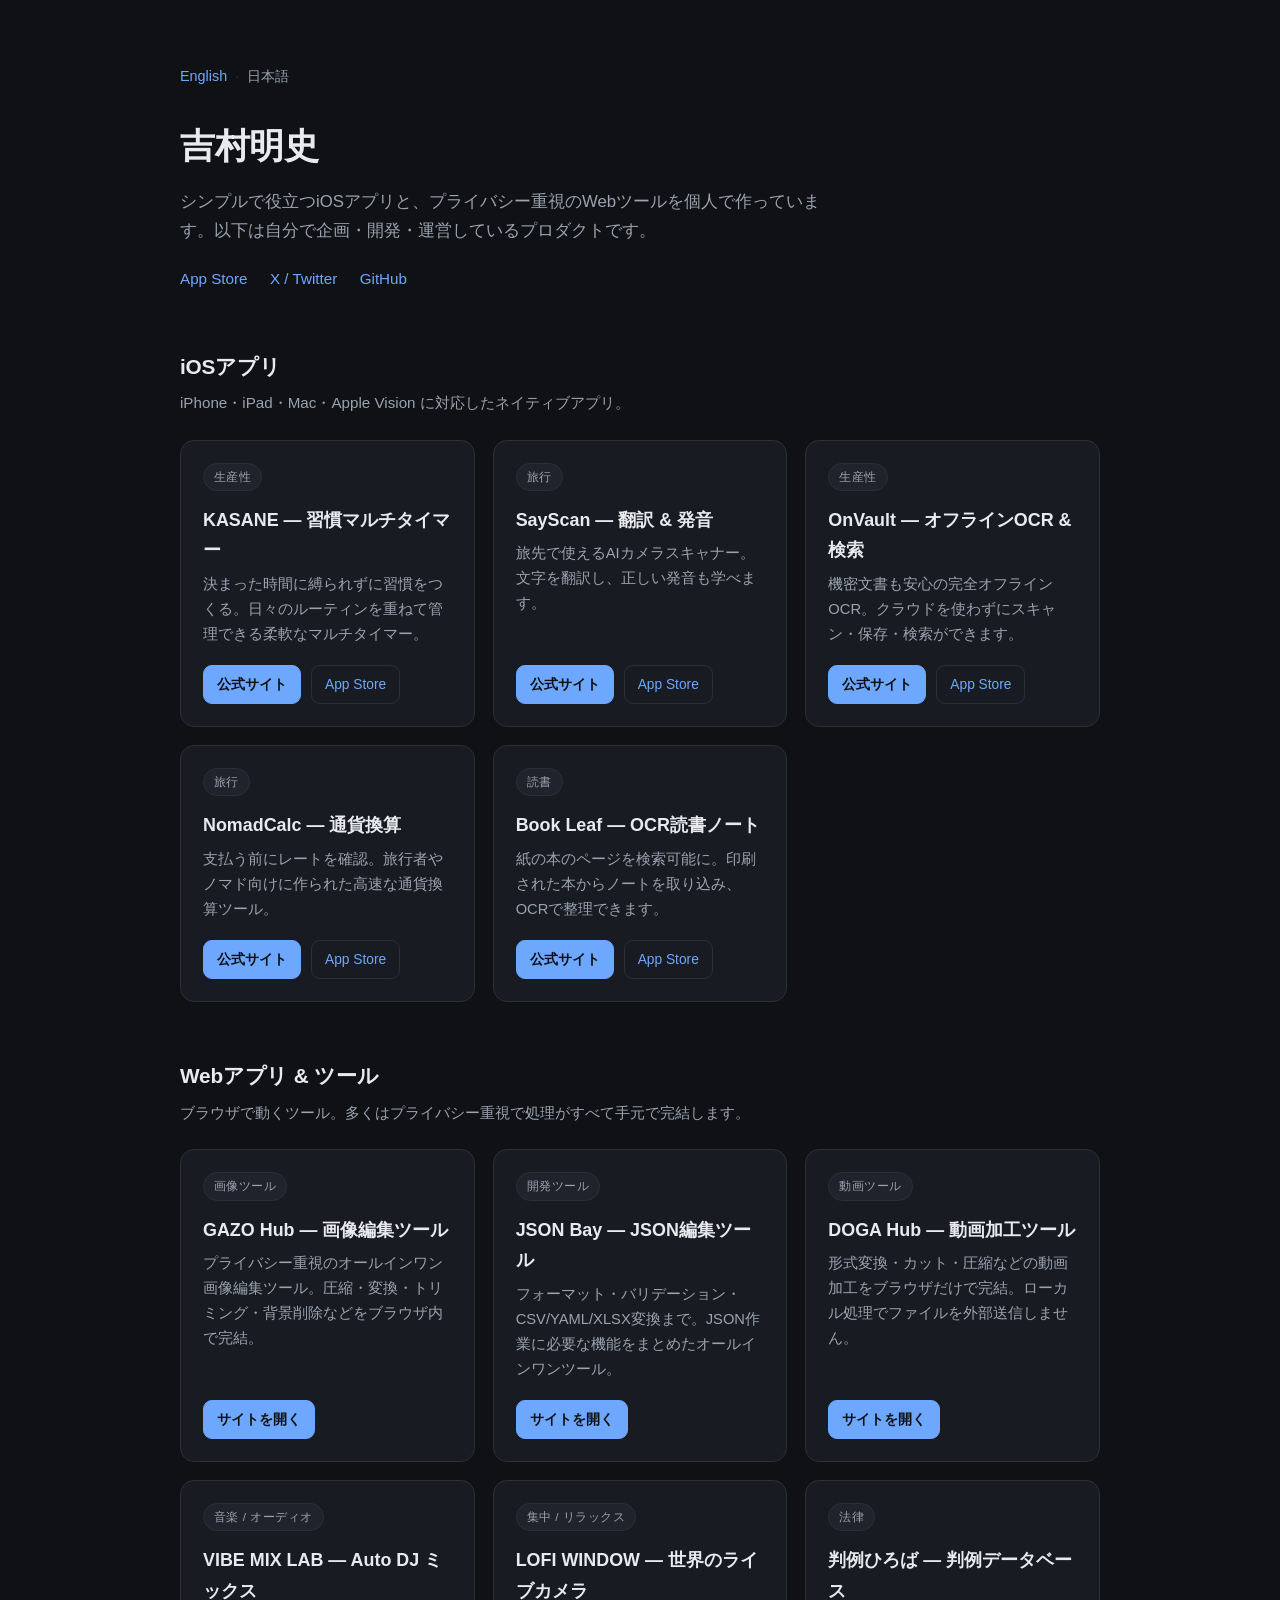
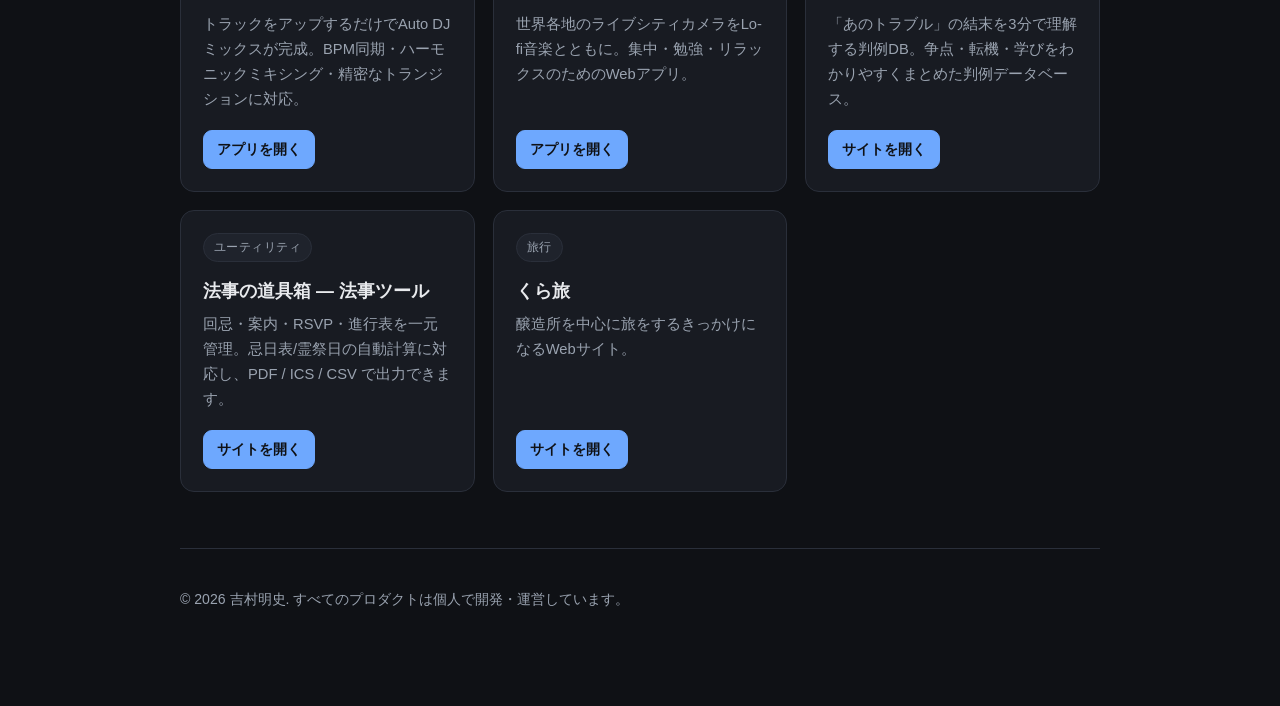
==== ja/index.html @ 879645fe "多言語対応" ====
<!DOCTYPE html>
<html lang="ja">
<head>
  <meta charset="UTF-8">
  <meta name="viewport" content="width=device-width, initial-scale=1.0">
  <title>吉村明史 — iOSアプリ & Webツール</title>
  <meta name="description" content="個人開発者・吉村明史のポートフォリオ。iOSアプリ（KASANE / SayScan / OnVault / NomadCalc / Book Leaf）と、プライバシー重視のWebツール（GAZO Hub / JSON Bay / DOGA Hub / VIBE MIX LAB / LOFI WINDOW / 判例ひろば / 法事の道具箱 / くら旅）。">
  <link rel="canonical" href="https://a-kifumi.github.io/ja/">
  <link rel="alternate" hreflang="en" href="https://a-kifumi.github.io/">
  <link rel="alternate" hreflang="ja" href="https://a-kifumi.github.io/ja/">
  <link rel="alternate" hreflang="x-default" href="https://a-kifumi.github.io/">
  <meta name="author" content="吉村明史">
  <meta name="robots" content="index, follow">
  <meta property="og:type" content="website">
  <meta property="og:title" content="吉村明史 — iOSアプリ & Webツール">
  <meta property="og:description" content="個人開発者・吉村明史が作るiOSアプリとプライバシー重視のWebツール。">
  <meta property="og:url" content="https://a-kifumi.github.io/ja/">
  <meta property="og:locale" content="ja_JP">
  <meta name="twitter:card" content="summary_large_image">
  <meta name="twitter:site" content="@akifumiweb">
  <style>
    :root {
      --bg: #0f1115;
      --surface: #181b22;
      --surface-2: #1f232c;
      --text: #e8eaed;
      --muted: #9aa3b0;
      --accent: #6ea8fe;
      --border: #2a2f3a;
    }
    * { box-sizing: border-box; }
    body {
      font-family: -apple-system, BlinkMacSystemFont, "Segoe UI", "Hiragino Sans", "Hiragino Kaku Gothic ProN", "Noto Sans JP", Meiryo, sans-serif;
      margin: 0;
      background: var(--bg);
      color: var(--text);
      line-height: 1.7;
      -webkit-font-smoothing: antialiased;
    }
    .wrap { max-width: 960px; margin: 0 auto; padding: 64px 20px 80px; }
    header.hero { margin-bottom: 56px; }
    .hero h1 { font-size: 2.2rem; margin: 0 0 12px; letter-spacing: -0.01em; }
    .hero p.lead { font-size: 1.05rem; color: var(--muted); margin: 0 0 20px; max-width: 660px; }
    .socials a {
      color: var(--accent); text-decoration: none; font-size: 0.95rem; margin-right: 18px;
    }
    .socials a:hover { text-decoration: underline; }
    .langbar { margin-bottom: 28px; font-size: 0.9rem; }
    .langbar a { color: var(--accent); text-decoration: none; }
    .langbar a:hover { text-decoration: underline; }
    .langbar .current { color: var(--muted); }
    .langbar .sep { color: var(--border); margin: 0 8px; }
    section { margin-bottom: 56px; }
    section > h2 {
      font-size: 1.3rem; margin: 0 0 6px; letter-spacing: -0.01em;
    }
    section > p.section-sub { color: var(--muted); margin: 0 0 24px; font-size: 0.95rem; }
    .grid {
      display: grid;
      grid-template-columns: repeat(auto-fill, minmax(280px, 1fr));
      gap: 18px;
    }
    .card {
      background: var(--surface);
      border: 1px solid var(--border);
      border-radius: 14px;
      padding: 22px;
      display: flex;
      flex-direction: column;
      transition: transform 0.15s ease, border-color 0.15s ease, background 0.15s ease;
    }
    .card:hover { transform: translateY(-3px); border-color: var(--accent); background: var(--surface-2); }
    .card .tag {
      display: inline-block; font-size: 0.74rem; letter-spacing: 0.04em;
      color: var(--muted); background: var(--surface-2); border: 1px solid var(--border);
      padding: 3px 10px; border-radius: 999px; align-self: flex-start; margin-bottom: 14px;
    }
    .card h3 { margin: 0 0 6px; font-size: 1.12rem; }
    .card h3 a { color: var(--text); text-decoration: none; }
    .card h3 a:hover { color: var(--accent); }
    .card p.desc { color: var(--muted); margin: 0 0 18px; font-size: 0.92rem; flex-grow: 1; }
    .card .links { display: flex; flex-wrap: wrap; gap: 10px; }
    .card .links a {
      font-size: 0.86rem; text-decoration: none; color: var(--accent);
      border: 1px solid var(--border); padding: 7px 13px; border-radius: 9px;
      transition: background 0.15s ease, border-color 0.15s ease;
    }
    .card .links a:hover { background: var(--surface-2); border-color: var(--accent); }
    .card .links a.primary { background: var(--accent); color: #0f1115; border-color: var(--accent); font-weight: 600; }
    .card .links a.primary:hover { opacity: 0.9; }
    footer {
      margin-top: 40px; padding-top: 24px; border-top: 1px solid var(--border);
      color: var(--muted); font-size: 0.88rem;
    }
    @media (max-width: 600px) {
      .wrap { padding: 40px 16px 56px; }
      .hero h1 { font-size: 1.8rem; }
    }
  </style>
  <script type="application/ld+json">
  {
    "@context": "https://schema.org",
    "@type": "Person",
    "name": "吉村明史",
    "alternateName": "Akifumi Yoshimura",
    "url": "https://a-kifumi.github.io/ja/",
    "jobTitle": "個人開発者（アプリ・Web）",
    "sameAs": [
      "https://apps.apple.com/us/developer/akifumi-yoshimura/id1819749795",
      "https://x.com/akifumiweb",
      "https://github.com/a-kifumi",
      "https://kasane-lp.akifumi.workers.dev/",
      "https://sayscan.mjo.app/",
      "https://onvault.mjo.app/",
      "https://nomad-calc.mjo.app/",
      "https://bookleaf.mjo.app/",
      "https://mjo.app/",
      "https://jso.app/",
      "https://doga.jso.app/",
      "https://vibe-mix.jso.app/",
      "https://lofi-window.jso.app/",
      "https://hanrei-hiroba.com/",
      "https://houji-tool.mjo.app/",
      "https://osake.work/"
    ]
  }
  </script>
</head>
<body>
  <div class="wrap">
    <nav class="langbar" aria-label="Language">
      <a href="/" hreflang="en">English</a><span class="sep">·</span><span class="current">日本語</span>
    </nav>
    <header class="hero">
      <h1>吉村明史</h1>
      <p class="lead">シンプルで役立つiOSアプリと、プライバシー重視のWebツールを個人で作っています。以下は自分で企画・開発・運営しているプロダクトです。</p>
      <nav class="socials">
        <a href="https://apps.apple.com/us/developer/akifumi-yoshimura/id1819749795" target="_blank" rel="noopener">App Store</a>
        <a href="https://x.com/akifumiweb" target="_blank" rel="noopener">X / Twitter</a>
        <a href="https://github.com/a-kifumi" target="_blank" rel="noopener">GitHub</a>
      </nav>
    </header>

    <section aria-labelledby="ios-apps">
      <h2 id="ios-apps">iOSアプリ</h2>
      <p class="section-sub">iPhone・iPad・Mac・Apple Vision に対応したネイティブアプリ。</p>
      <div class="grid">

        <article class="card">
          <span class="tag">生産性</span>
          <h3><a href="https://kasane-lp.akifumi.workers.dev/" target="_blank" rel="noopener">KASANE — 習慣マルチタイマー</a></h3>
          <p class="desc">決まった時間に縛られずに習慣をつくる。日々のルーティンを重ねて管理できる柔軟なマルチタイマー。</p>
          <div class="links">
            <a class="primary" href="https://kasane-lp.akifumi.workers.dev/" target="_blank" rel="noopener">公式サイト</a>
            <a href="https://apps.apple.com/us/app/kasane-habit-multi-timer/id6772861577" target="_blank" rel="noopener">App Store</a>
          </div>
        </article>

        <article class="card">
          <span class="tag">旅行</span>
          <h3><a href="https://sayscan.mjo.app/" target="_blank" rel="noopener">SayScan — 翻訳 & 発音</a></h3>
          <p class="desc">旅先で使えるAIカメラスキャナー。文字を翻訳し、正しい発音も学べます。</p>
          <div class="links">
            <a class="primary" href="https://sayscan.mjo.app/" target="_blank" rel="noopener">公式サイト</a>
            <a href="https://apps.apple.com/us/app/sayscan-translate-pronounce/id6747715474" target="_blank" rel="noopener">App Store</a>
          </div>
        </article>

        <article class="card">
          <span class="tag">生産性</span>
          <h3><a href="https://onvault.mjo.app/" target="_blank" rel="noopener">OnVault — オフラインOCR & 検索</a></h3>
          <p class="desc">機密文書も安心の完全オフラインOCR。クラウドを使わずにスキャン・保存・検索ができます。</p>
          <div class="links">
            <a class="primary" href="https://onvault.mjo.app/" target="_blank" rel="noopener">公式サイト</a>
            <a href="https://apps.apple.com/us/app/onvault-offline-ocr-search/id6759666838" target="_blank" rel="noopener">App Store</a>
          </div>
        </article>

        <article class="card">
          <span class="tag">旅行</span>
          <h3><a href="https://nomad-calc.mjo.app/" target="_blank" rel="noopener">NomadCalc — 通貨換算</a></h3>
          <p class="desc">支払う前にレートを確認。旅行者やノマド向けに作られた高速な通貨換算ツール。</p>
          <div class="links">
            <a class="primary" href="https://nomad-calc.mjo.app/" target="_blank" rel="noopener">公式サイト</a>
            <a href="https://apps.apple.com/us/app/nomadcalc-currency-converter/id6758569780" target="_blank" rel="noopener">App Store</a>
          </div>
        </article>

        <article class="card">
          <span class="tag">読書</span>
          <h3><a href="https://bookleaf.mjo.app/" target="_blank" rel="noopener">Book Leaf — OCR読書ノート</a></h3>
          <p class="desc">紙の本のページを検索可能に。印刷された本からノートを取り込み、OCRで整理できます。</p>
          <div class="links">
            <a class="primary" href="https://bookleaf.mjo.app/" target="_blank" rel="noopener">公式サイト</a>
            <a href="https://apps.apple.com/us/app/book-leaf-ocr-book-notes/id6747080786" target="_blank" rel="noopener">App Store</a>
          </div>
        </article>

      </div>
    </section>

    <section aria-labelledby="web-tools">
      <h2 id="web-tools">Webアプリ & ツール</h2>
      <p class="section-sub">ブラウザで動くツール。多くはプライバシー重視で処理がすべて手元で完結します。</p>
      <div class="grid">

        <article class="card">
          <span class="tag">画像ツール</span>
          <h3><a href="https://mjo.app/" target="_blank" rel="noopener">GAZO Hub — 画像編集ツール</a></h3>
          <p class="desc">プライバシー重視のオールインワン画像編集ツール。圧縮・変換・トリミング・背景削除などをブラウザ内で完結。</p>
          <div class="links">
            <a class="primary" href="https://mjo.app/" target="_blank" rel="noopener">サイトを開く</a>
          </div>
        </article>

        <article class="card">
          <span class="tag">開発ツール</span>
          <h3><a href="https://jso.app/ja" target="_blank" rel="noopener">JSON Bay — JSON編集ツール</a></h3>
          <p class="desc">フォーマット・バリデーション・CSV/YAML/XLSX変換まで。JSON作業に必要な機能をまとめたオールインワンツール。</p>
          <div class="links">
            <a class="primary" href="https://jso.app/ja" target="_blank" rel="noopener">サイトを開く</a>
          </div>
        </article>

        <article class="card">
          <span class="tag">動画ツール</span>
          <h3><a href="https://doga.jso.app/" target="_blank" rel="noopener">DOGA Hub — 動画加工ツール</a></h3>
          <p class="desc">形式変換・カット・圧縮などの動画加工をブラウザだけで完結。ローカル処理でファイルを外部送信しません。</p>
          <div class="links">
            <a class="primary" href="https://doga.jso.app/" target="_blank" rel="noopener">サイトを開く</a>
          </div>
        </article>

        <article class="card">
          <span class="tag">音楽 / オーディオ</span>
          <h3><a href="https://vibe-mix.jso.app/" target="_blank" rel="noopener">VIBE MIX LAB — Auto DJ ミックス</a></h3>
          <p class="desc">トラックをアップするだけでAuto DJミックスが完成。BPM同期・ハーモニックミキシング・精密なトランジションに対応。</p>
          <div class="links">
            <a class="primary" href="https://vibe-mix.jso.app/" target="_blank" rel="noopener">アプリを開く</a>
          </div>
        </article>

        <article class="card">
          <span class="tag">集中 / リラックス</span>
          <h3><a href="https://lofi-window.jso.app/" target="_blank" rel="noopener">LOFI WINDOW — 世界のライブカメラ</a></h3>
          <p class="desc">世界各地のライブシティカメラをLo-fi音楽とともに。集中・勉強・リラックスのためのWebアプリ。</p>
          <div class="links">
            <a class="primary" href="https://lofi-window.jso.app/" target="_blank" rel="noopener">アプリを開く</a>
          </div>
        </article>

        <article class="card">
          <span class="tag">法律</span>
          <h3><a href="https://hanrei-hiroba.com/" target="_blank" rel="noopener">判例ひろば — 判例データベース</a></h3>
          <p class="desc">「あのトラブル」の結末を3分で理解する判例DB。争点・転機・学びをわかりやすくまとめた判例データベース。</p>
          <div class="links">
            <a class="primary" href="https://hanrei-hiroba.com/" target="_blank" rel="noopener">サイトを開く</a>
          </div>
        </article>

        <article class="card">
          <span class="tag">ユーティリティ</span>
          <h3><a href="https://houji-tool.mjo.app/" target="_blank" rel="noopener">法事の道具箱 — 法事ツール</a></h3>
          <p class="desc">回忌・案内・RSVP・進行表を一元管理。忌日表/霊祭日の自動計算に対応し、PDF / ICS / CSV で出力できます。</p>
          <div class="links">
            <a class="primary" href="https://houji-tool.mjo.app/" target="_blank" rel="noopener">サイトを開く</a>
          </div>
        </article>

        <article class="card">
          <span class="tag">旅行</span>
          <h3><a href="https://osake.work/" target="_blank" rel="noopener">くら旅</a></h3>
          <p class="desc">醸造所を中心に旅をするきっかけになるWebサイト。</p>
          <div class="links">
            <a class="primary" href="https://osake.work/" target="_blank" rel="noopener">サイトを開く</a>
          </div>
        </article>

      </div>
    </section>

    <footer>
      <p>&copy; 2026 吉村明史. すべてのプロダクトは個人で開発・運営しています。</p>
    </footer>
  </div>
</body>
</html>
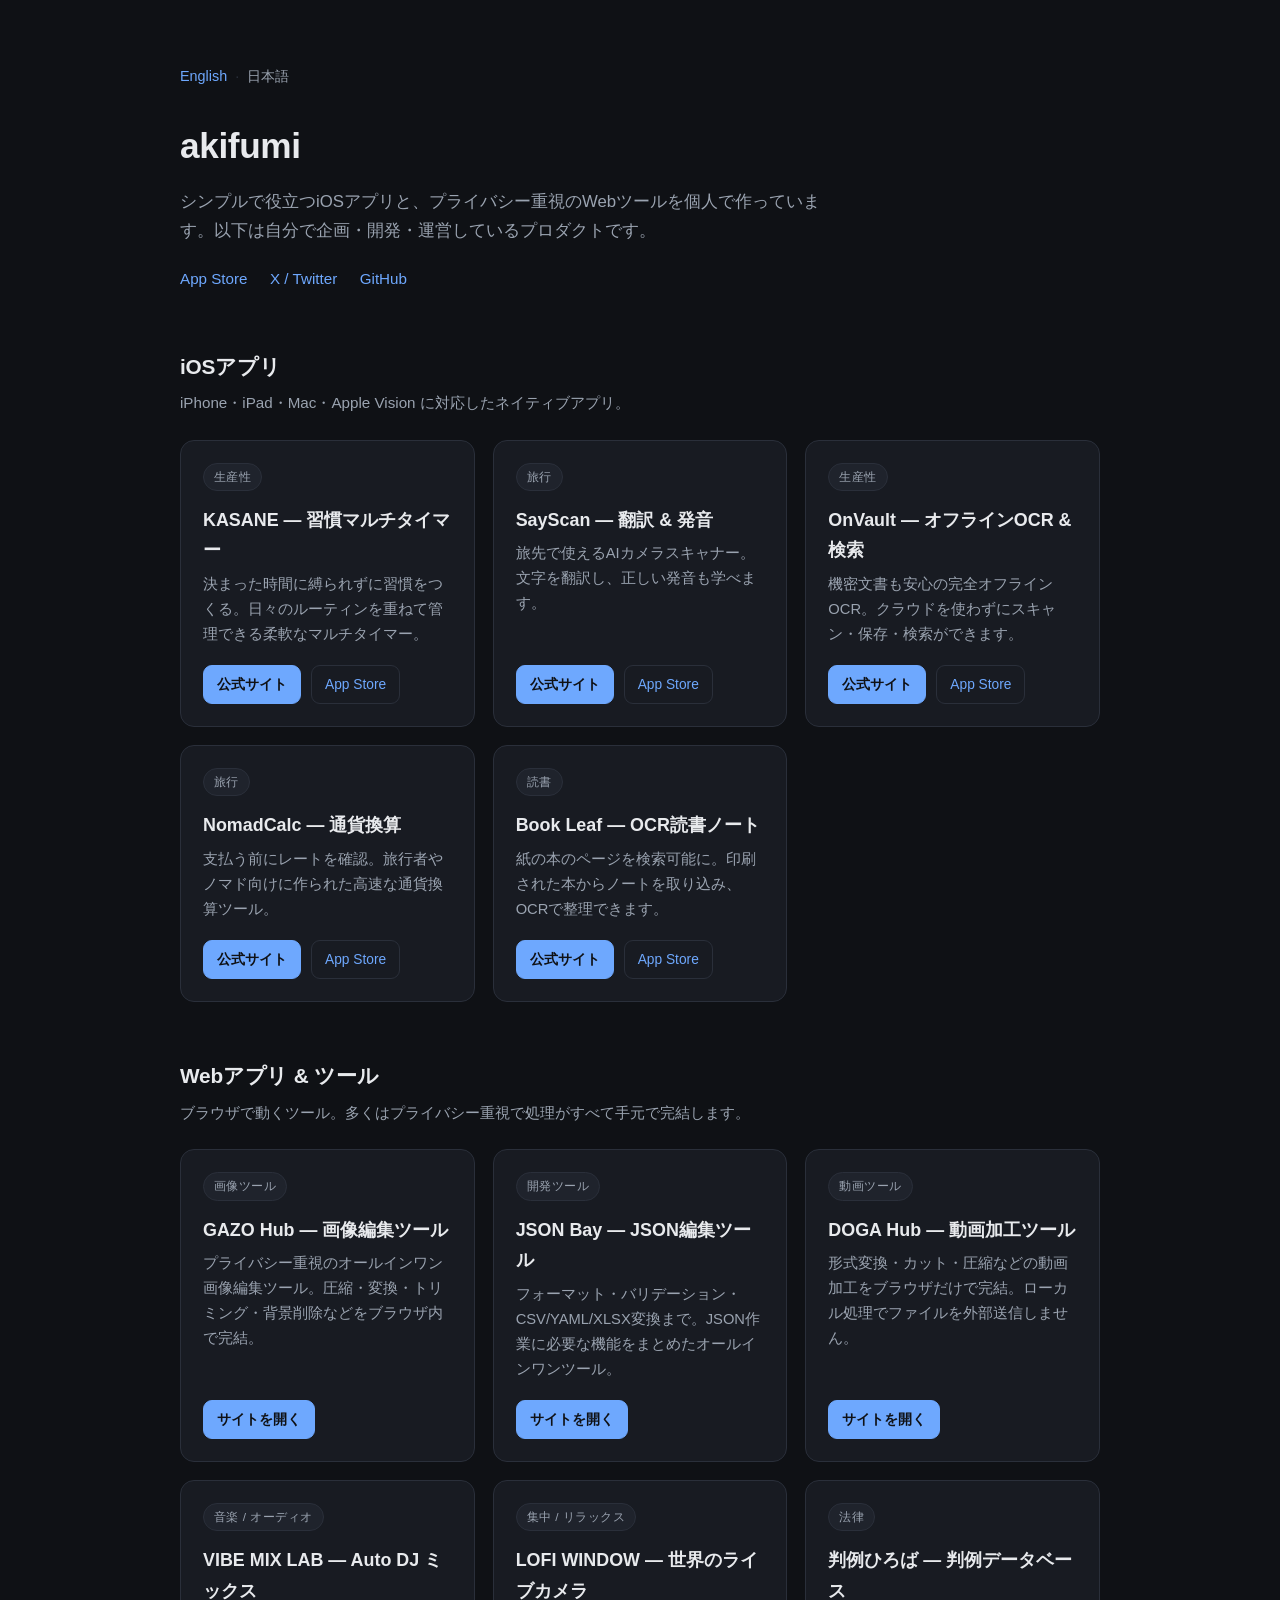
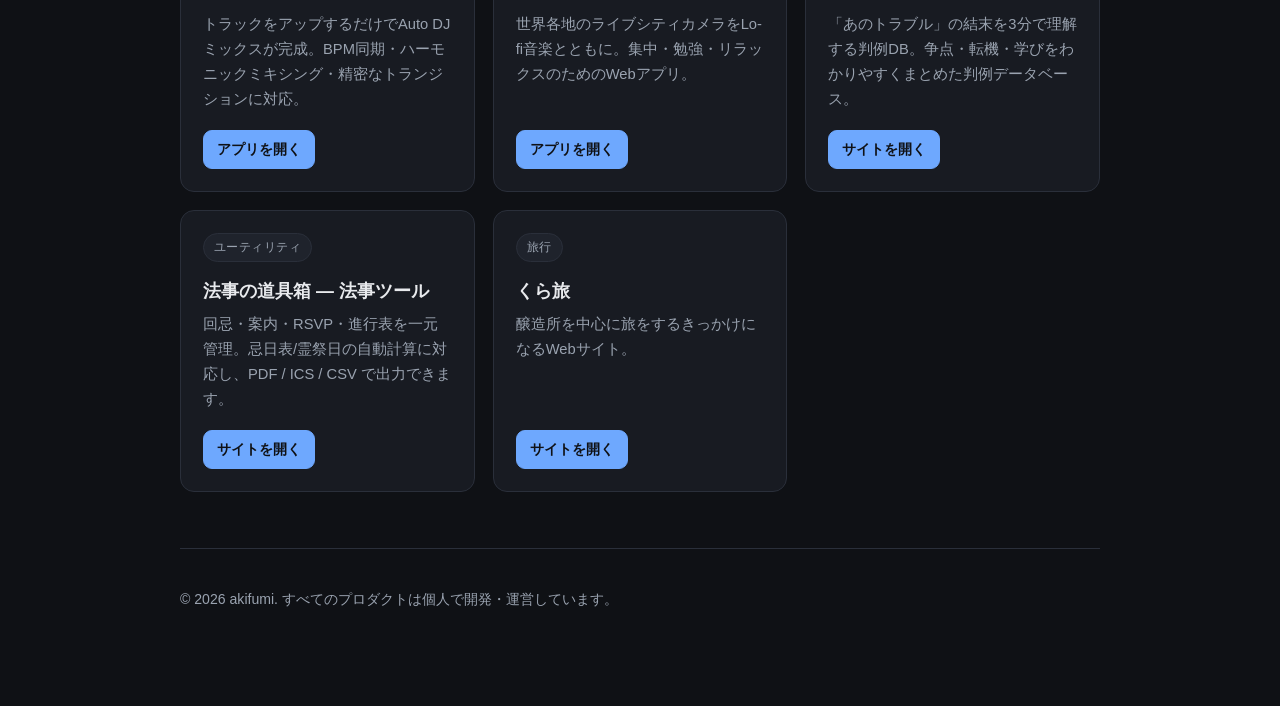
==== commit 30397ef1: "名前表記をakifumiに統一" ====
--- a/ja/index.html
+++ b/ja/index.html
@@ -3,17 +3,17 @@
 <head>
   <meta charset="UTF-8">
   <meta name="viewport" content="width=device-width, initial-scale=1.0">
-  <title>吉村明史 — iOSアプリ & Webツール</title>
-  <meta name="description" content="個人開発者・吉村明史のポートフォリオ。iOSアプリ（KASANE / SayScan / OnVault / NomadCalc / Book Leaf）と、プライバシー重視のWebツール（GAZO Hub / JSON Bay / DOGA Hub / VIBE MIX LAB / LOFI WINDOW / 判例ひろば / 法事の道具箱 / くら旅）。">
+  <title>akifumi — iOSアプリ & Webツール</title>
+  <meta name="description" content="個人開発者・akifumiのポートフォリオ。iOSアプリ（KASANE / SayScan / OnVault / NomadCalc / Book Leaf）と、プライバシー重視のWebツール（GAZO Hub / JSON Bay / DOGA Hub / VIBE MIX LAB / LOFI WINDOW / 判例ひろば / 法事の道具箱 / くら旅）。">
   <link rel="canonical" href="https://a-kifumi.github.io/ja/">
   <link rel="alternate" hreflang="en" href="https://a-kifumi.github.io/">
   <link rel="alternate" hreflang="ja" href="https://a-kifumi.github.io/ja/">
   <link rel="alternate" hreflang="x-default" href="https://a-kifumi.github.io/">
-  <meta name="author" content="吉村明史">
+  <meta name="author" content="akifumi">
   <meta name="robots" content="index, follow">
   <meta property="og:type" content="website">
-  <meta property="og:title" content="吉村明史 — iOSアプリ & Webツール">
-  <meta property="og:description" content="個人開発者・吉村明史が作るiOSアプリとプライバシー重視のWebツール。">
+  <meta property="og:title" content="akifumi — iOSアプリ & Webツール">
+  <meta property="og:description" content="個人開発者・akifumiが作るiOSアプリとプライバシー重視のWebツール。">
   <meta property="og:url" content="https://a-kifumi.github.io/ja/">
   <meta property="og:locale" content="ja_JP">
   <meta name="twitter:card" content="summary_large_image">
@@ -101,7 +101,7 @@
   {
     "@context": "https://schema.org",
     "@type": "Person",
-    "name": "吉村明史",
+    "name": "akifumi",
     "alternateName": "Akifumi Yoshimura",
     "url": "https://a-kifumi.github.io/ja/",
     "jobTitle": "個人開発者（アプリ・Web）",
@@ -132,7 +132,7 @@
       <a href="/" hreflang="en">English</a><span class="sep">·</span><span class="current">日本語</span>
     </nav>
     <header class="hero">
-      <h1>吉村明史</h1>
+      <h1>akifumi</h1>
       <p class="lead">シンプルで役立つiOSアプリと、プライバシー重視のWebツールを個人で作っています。以下は自分で企画・開発・運営しているプロダクトです。</p>
       <nav class="socials">
         <a href="https://apps.apple.com/us/developer/akifumi-yoshimura/id1819749795" target="_blank" rel="noopener">App Store</a>
@@ -280,7 +280,7 @@
     </section>
 
     <footer>
-      <p>&copy; 2026 吉村明史. すべてのプロダクトは個人で開発・運営しています。</p>
+      <p>&copy; 2026 akifumi. すべてのプロダクトは個人で開発・運営しています。</p>
     </footer>
   </div>
 </body>
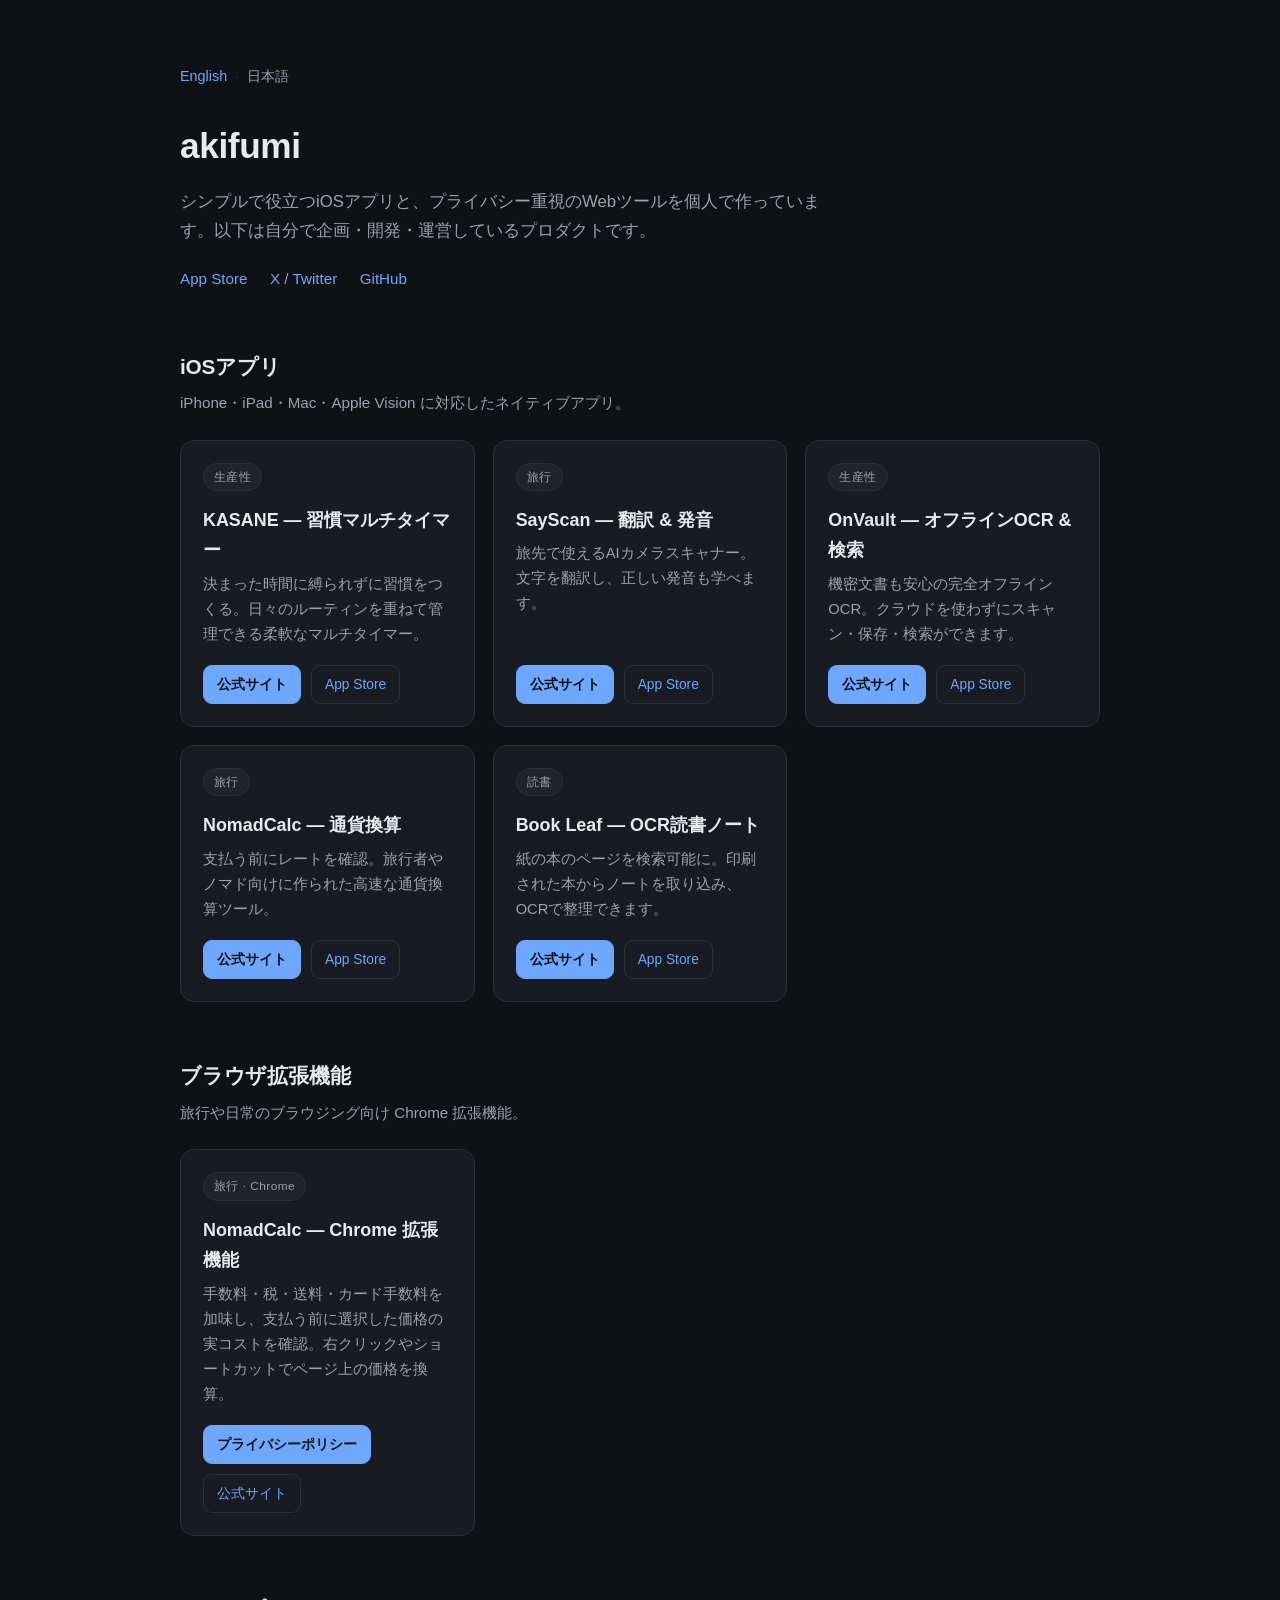
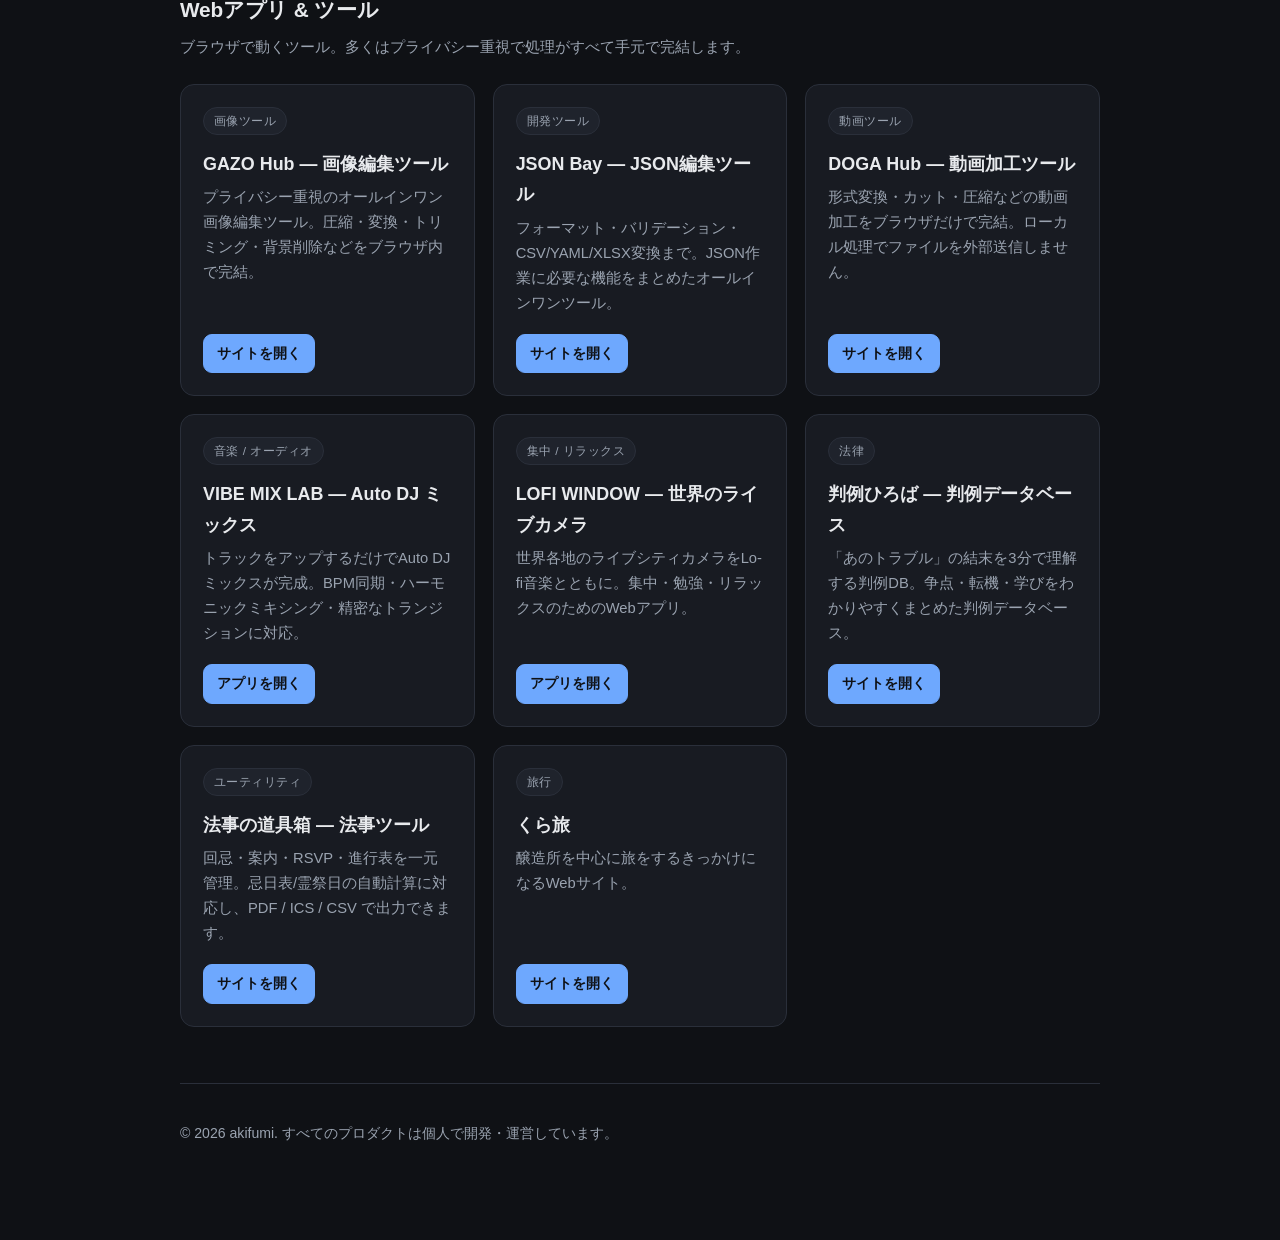
==== commit a98c8954: "nomac calc拡張機能を追加" ====
--- a/ja/index.html
+++ b/ja/index.html
@@ -4,7 +4,7 @@
   <meta charset="UTF-8">
   <meta name="viewport" content="width=device-width, initial-scale=1.0">
   <title>akifumi — iOSアプリ & Webツール</title>
-  <meta name="description" content="個人開発者・akifumiのポートフォリオ。iOSアプリ（KASANE / SayScan / OnVault / NomadCalc / Book Leaf）と、プライバシー重視のWebツール（GAZO Hub / JSON Bay / DOGA Hub / VIBE MIX LAB / LOFI WINDOW / 判例ひろば / 法事の道具箱 / くら旅）。">
+  <meta name="description" content="個人開発者・akifumiのポートフォリオ。iOSアプリ（KASANE / SayScan / OnVault / NomadCalc / Book Leaf）、NomadCalc Chrome 拡張機能、プライバシー重視のWebツール（GAZO Hub / JSON Bay / DOGA Hub / VIBE MIX LAB / LOFI WINDOW / 判例ひろば / 法事の道具箱 / くら旅）。">
   <link rel="canonical" href="https://a-kifumi.github.io/ja/">
   <link rel="alternate" hreflang="en" href="https://a-kifumi.github.io/">
   <link rel="alternate" hreflang="ja" href="https://a-kifumi.github.io/ja/">
@@ -113,6 +113,7 @@
       "https://sayscan.mjo.app/",
       "https://onvault.mjo.app/",
       "https://nomad-calc.mjo.app/",
+      "https://a-kifumi.github.io/ja/nomadcalc-chrome/privacy/",
       "https://bookleaf.mjo.app/",
       "https://mjo.app/",
       "https://jso.app/",
@@ -199,6 +200,24 @@
       </div>
     </section>
 
+    <section aria-labelledby="browser-extensions">
+      <h2 id="browser-extensions">ブラウザ拡張機能</h2>
+      <p class="section-sub">旅行や日常のブラウジング向け Chrome 拡張機能。</p>
+      <div class="grid">
+
+        <article class="card">
+          <span class="tag">旅行 · Chrome</span>
+          <h3><a href="https://nomad-calc.mjo.app/" target="_blank" rel="noopener">NomadCalc — Chrome 拡張機能</a></h3>
+          <p class="desc">手数料・税・送料・カード手数料を加味し、支払う前に選択した価格の実コストを確認。右クリックやショートカットでページ上の価格を換算。</p>
+          <div class="links">
+            <a class="primary" href="/ja/nomadcalc-chrome/privacy/">プライバシーポリシー</a>
+            <a href="https://nomad-calc.mjo.app/" target="_blank" rel="noopener">公式サイト</a>
+          </div>
+        </article>
+
+      </div>
+    </section>
+
     <section aria-labelledby="web-tools">
       <h2 id="web-tools">Webアプリ & ツール</h2>
       <p class="section-sub">ブラウザで動くツール。多くはプライバシー重視で処理がすべて手元で完結します。</p>
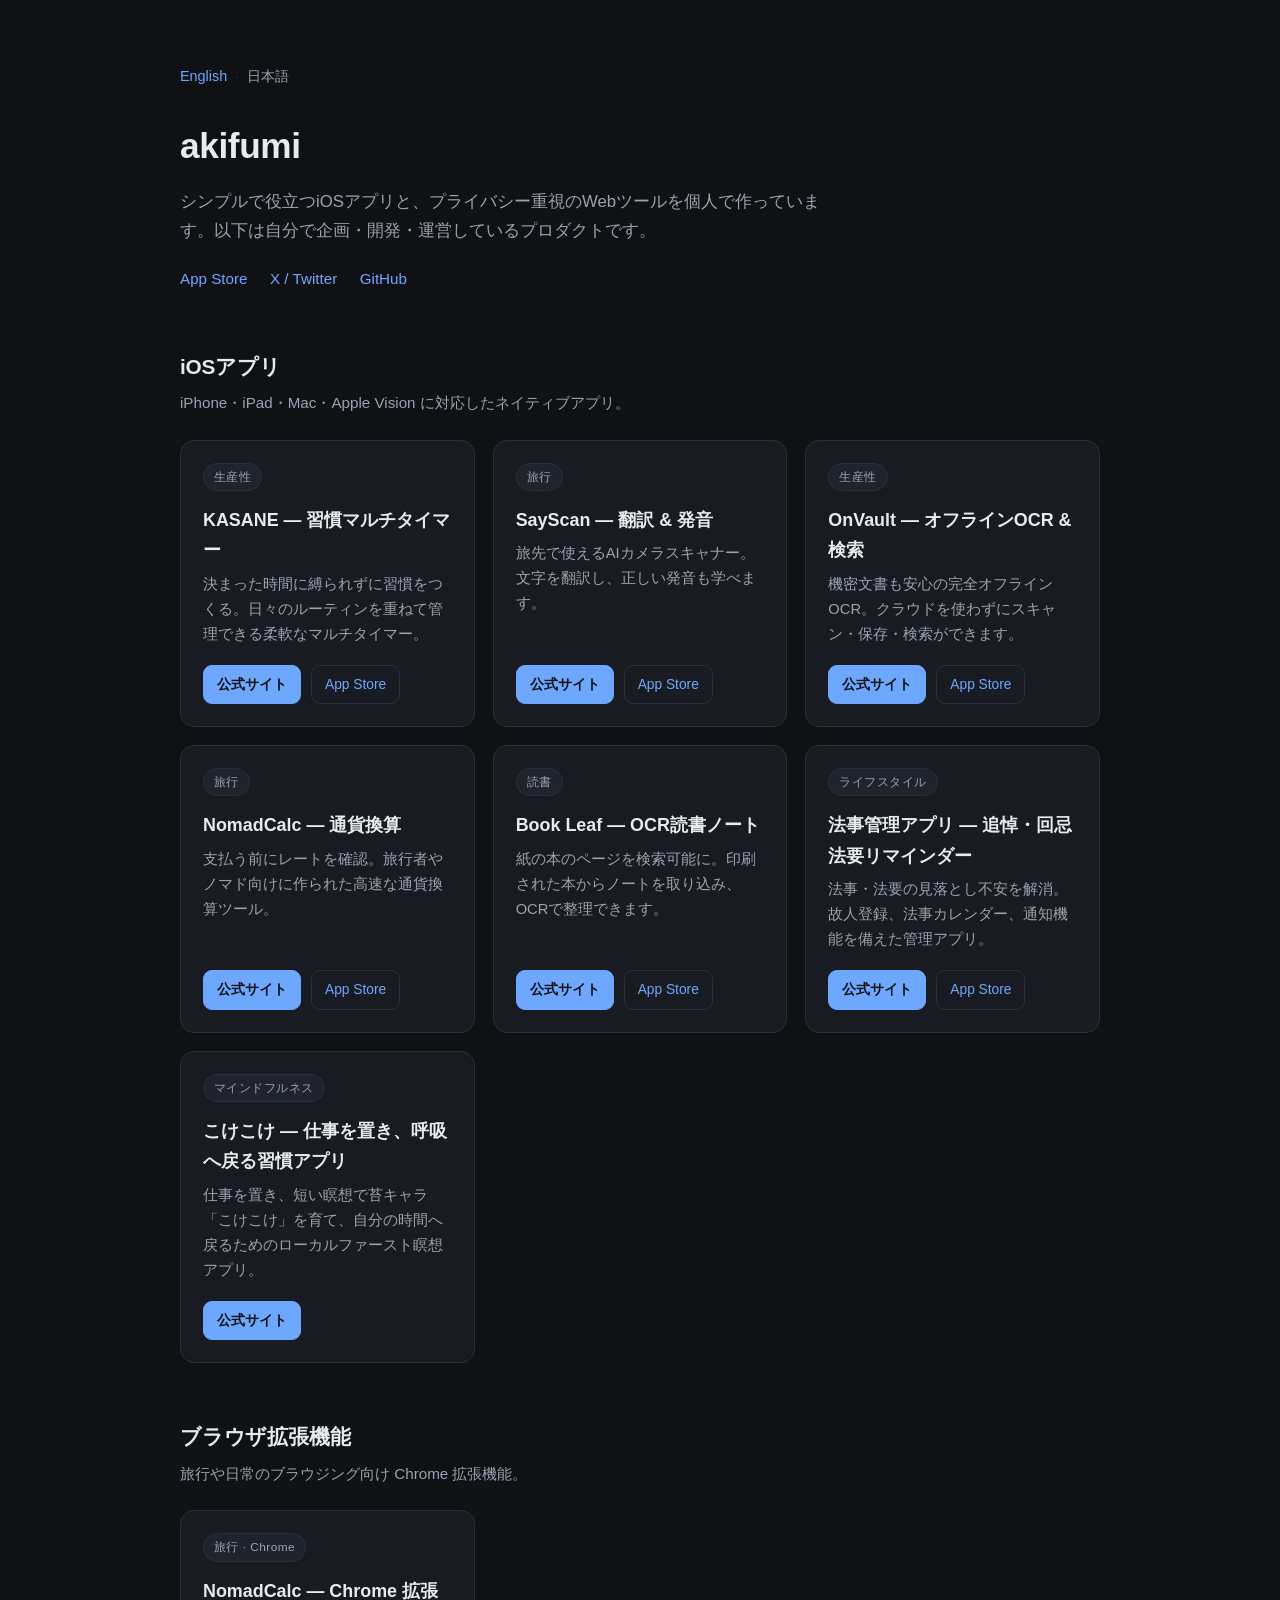
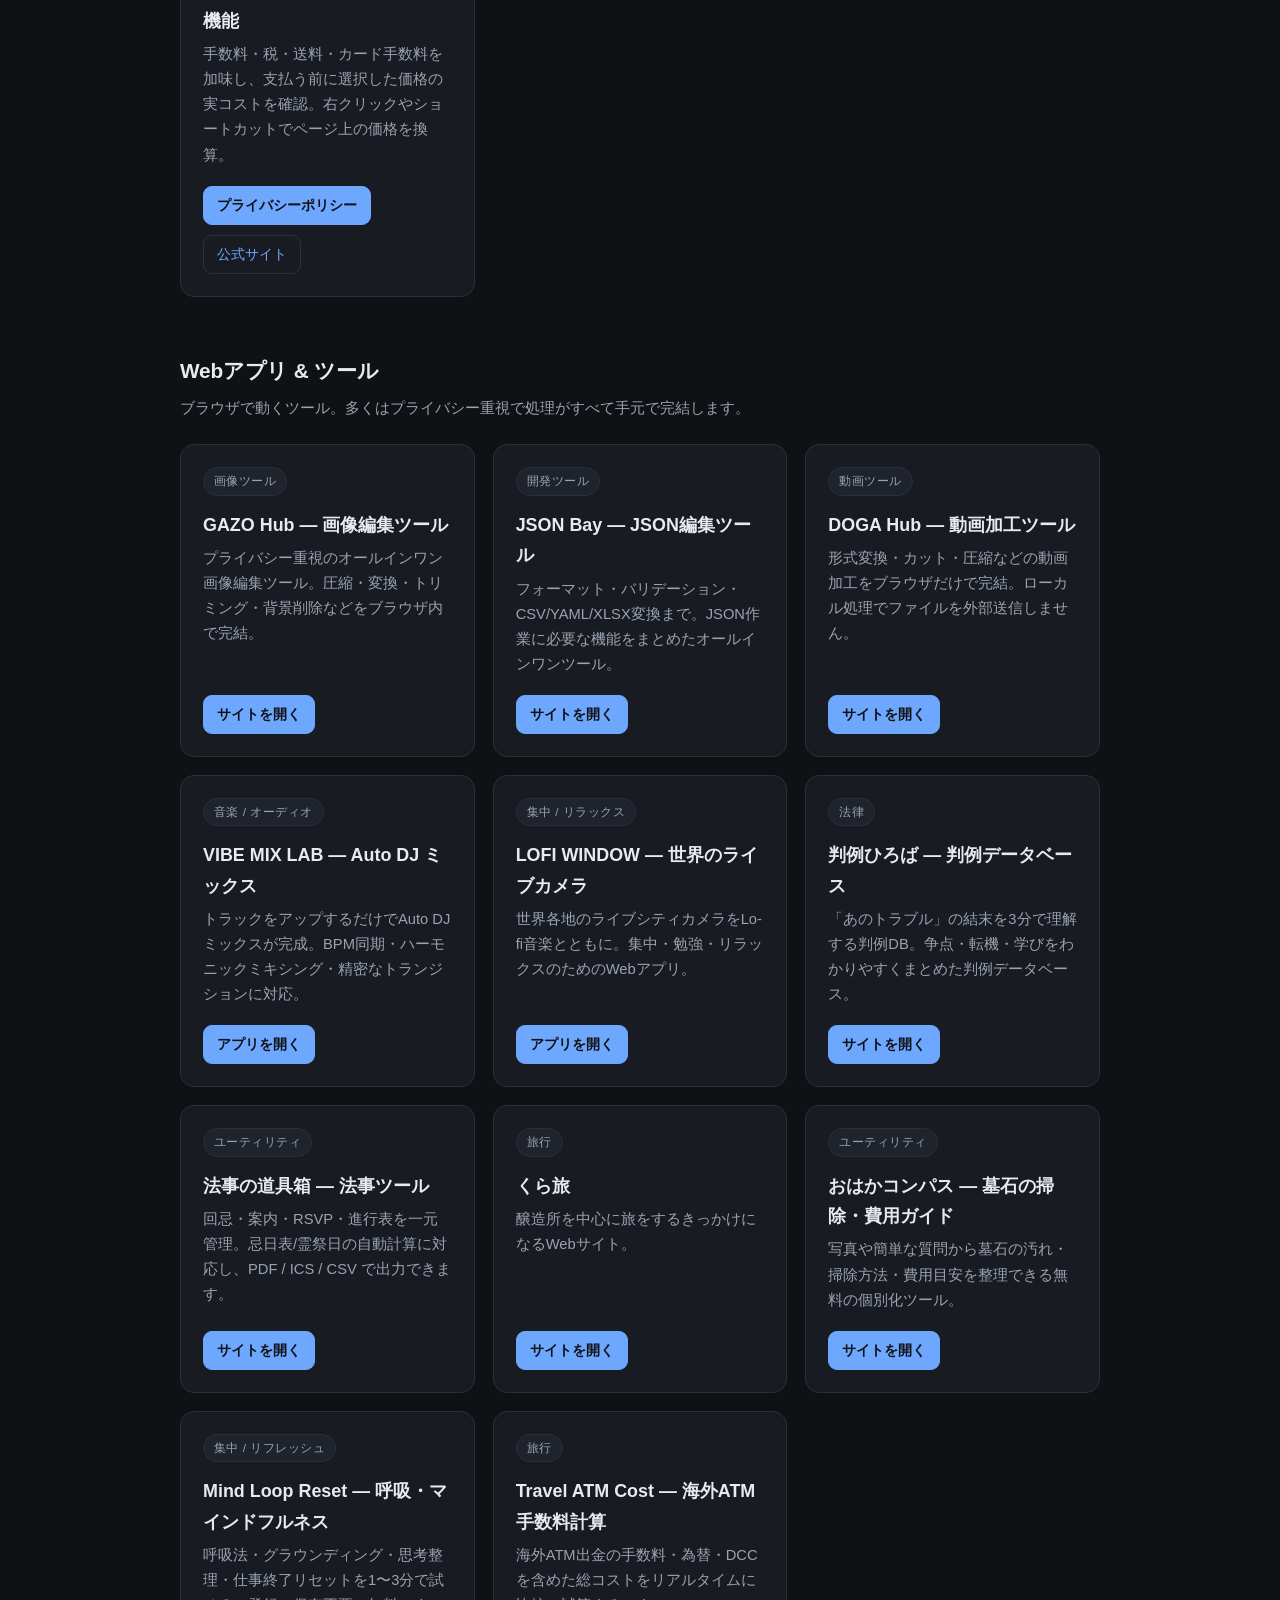
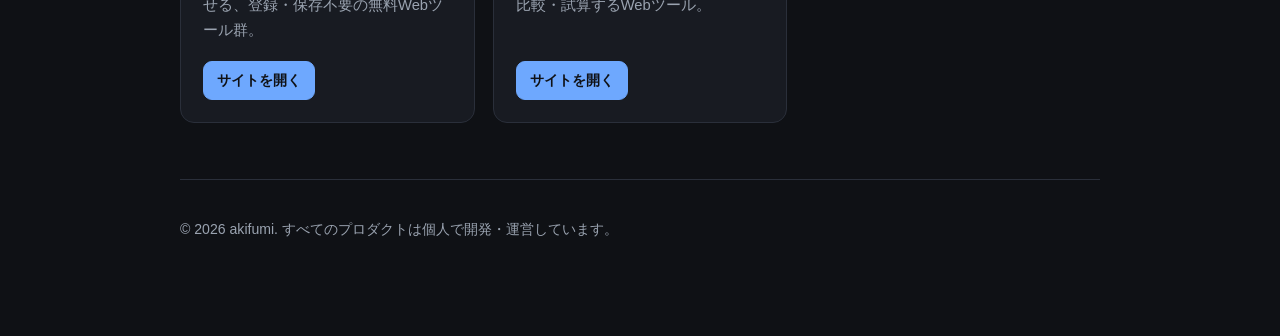
==== commit 52474ebb: "新規サイトとアプリ追加" ====
--- a/ja/index.html
+++ b/ja/index.html
@@ -122,7 +122,12 @@
       "https://lofi-window.jso.app/",
       "https://hanrei-hiroba.com/",
       "https://houji-tool.mjo.app/",
-      "https://osake.work/"
+      "https://osake.work/",
+      "https://ohaka-compass.akifumi.workers.dev/",
+      "https://mind.hhj.app/",
+      "https://travel-atm-cost.jso.app/",
+      "https://houji.mjo.app/",
+      "https://kokekoke.app/support"
     ]
   }
   </script>
@@ -197,6 +202,25 @@
           </div>
         </article>
 
+        <article class="card">
+          <span class="tag">ライフスタイル</span>
+          <h3><a href="https://houji.mjo.app/" target="_blank" rel="noopener">法事管理アプリ — 追悼・回忌法要リマインダー</a></h3>
+          <p class="desc">法事・法要の見落とし不安を解消。故人登録、法事カレンダー、通知機能を備えた管理アプリ。</p>
+          <div class="links">
+            <a class="primary" href="https://houji.mjo.app/" target="_blank" rel="noopener">公式サイト</a>
+            <a href="https://apps.apple.com/jp/app/id6751766465" target="_blank" rel="noopener">App Store</a>
+          </div>
+        </article>
+
+        <article class="card">
+          <span class="tag">マインドフルネス</span>
+          <h3><a href="https://kokekoke.app/support" target="_blank" rel="noopener">こけこけ — 仕事を置き、呼吸へ戻る習慣アプリ</a></h3>
+          <p class="desc">仕事を置き、短い瞑想で苔キャラ「こけこけ」を育て、自分の時間へ戻るためのローカルファースト瞑想アプリ。</p>
+          <div class="links">
+            <a class="primary" href="https://kokekoke.app/support" target="_blank" rel="noopener">公式サイト</a>
+          </div>
+        </article>
+
       </div>
     </section>
 
@@ -292,6 +316,33 @@
           <p class="desc">醸造所を中心に旅をするきっかけになるWebサイト。</p>
           <div class="links">
             <a class="primary" href="https://osake.work/" target="_blank" rel="noopener">サイトを開く</a>
+          </div>
+        </article>
+
+        <article class="card">
+          <span class="tag">ユーティリティ</span>
+          <h3><a href="https://ohaka-compass.akifumi.workers.dev/" target="_blank" rel="noopener">おはかコンパス — 墓石の掃除・費用ガイド</a></h3>
+          <p class="desc">写真や簡単な質問から墓石の汚れ・掃除方法・費用目安を整理できる無料の個別化ツール。</p>
+          <div class="links">
+            <a class="primary" href="https://ohaka-compass.akifumi.workers.dev/" target="_blank" rel="noopener">サイトを開く</a>
+          </div>
+        </article>
+
+        <article class="card">
+          <span class="tag">集中 / リフレッシュ</span>
+          <h3><a href="https://mind.hhj.app/ja/" target="_blank" rel="noopener">Mind Loop Reset — 呼吸・マインドフルネス</a></h3>
+          <p class="desc">呼吸法・グラウンディング・思考整理・仕事終了リセットを1〜3分で試せる、登録・保存不要の無料Webツール群。</p>
+          <div class="links">
+            <a class="primary" href="https://mind.hhj.app/ja/" target="_blank" rel="noopener">サイトを開く</a>
+          </div>
+        </article>
+
+        <article class="card">
+          <span class="tag">旅行</span>
+          <h3><a href="https://travel-atm-cost.jso.app/ja/" target="_blank" rel="noopener">Travel ATM Cost — 海外ATM手数料計算</a></h3>
+          <p class="desc">海外ATM出金の手数料・為替・DCCを含めた総コストをリアルタイムに比較・試算するWebツール。</p>
+          <div class="links">
+            <a class="primary" href="https://travel-atm-cost.jso.app/ja/" target="_blank" rel="noopener">サイトを開く</a>
           </div>
         </article>
 
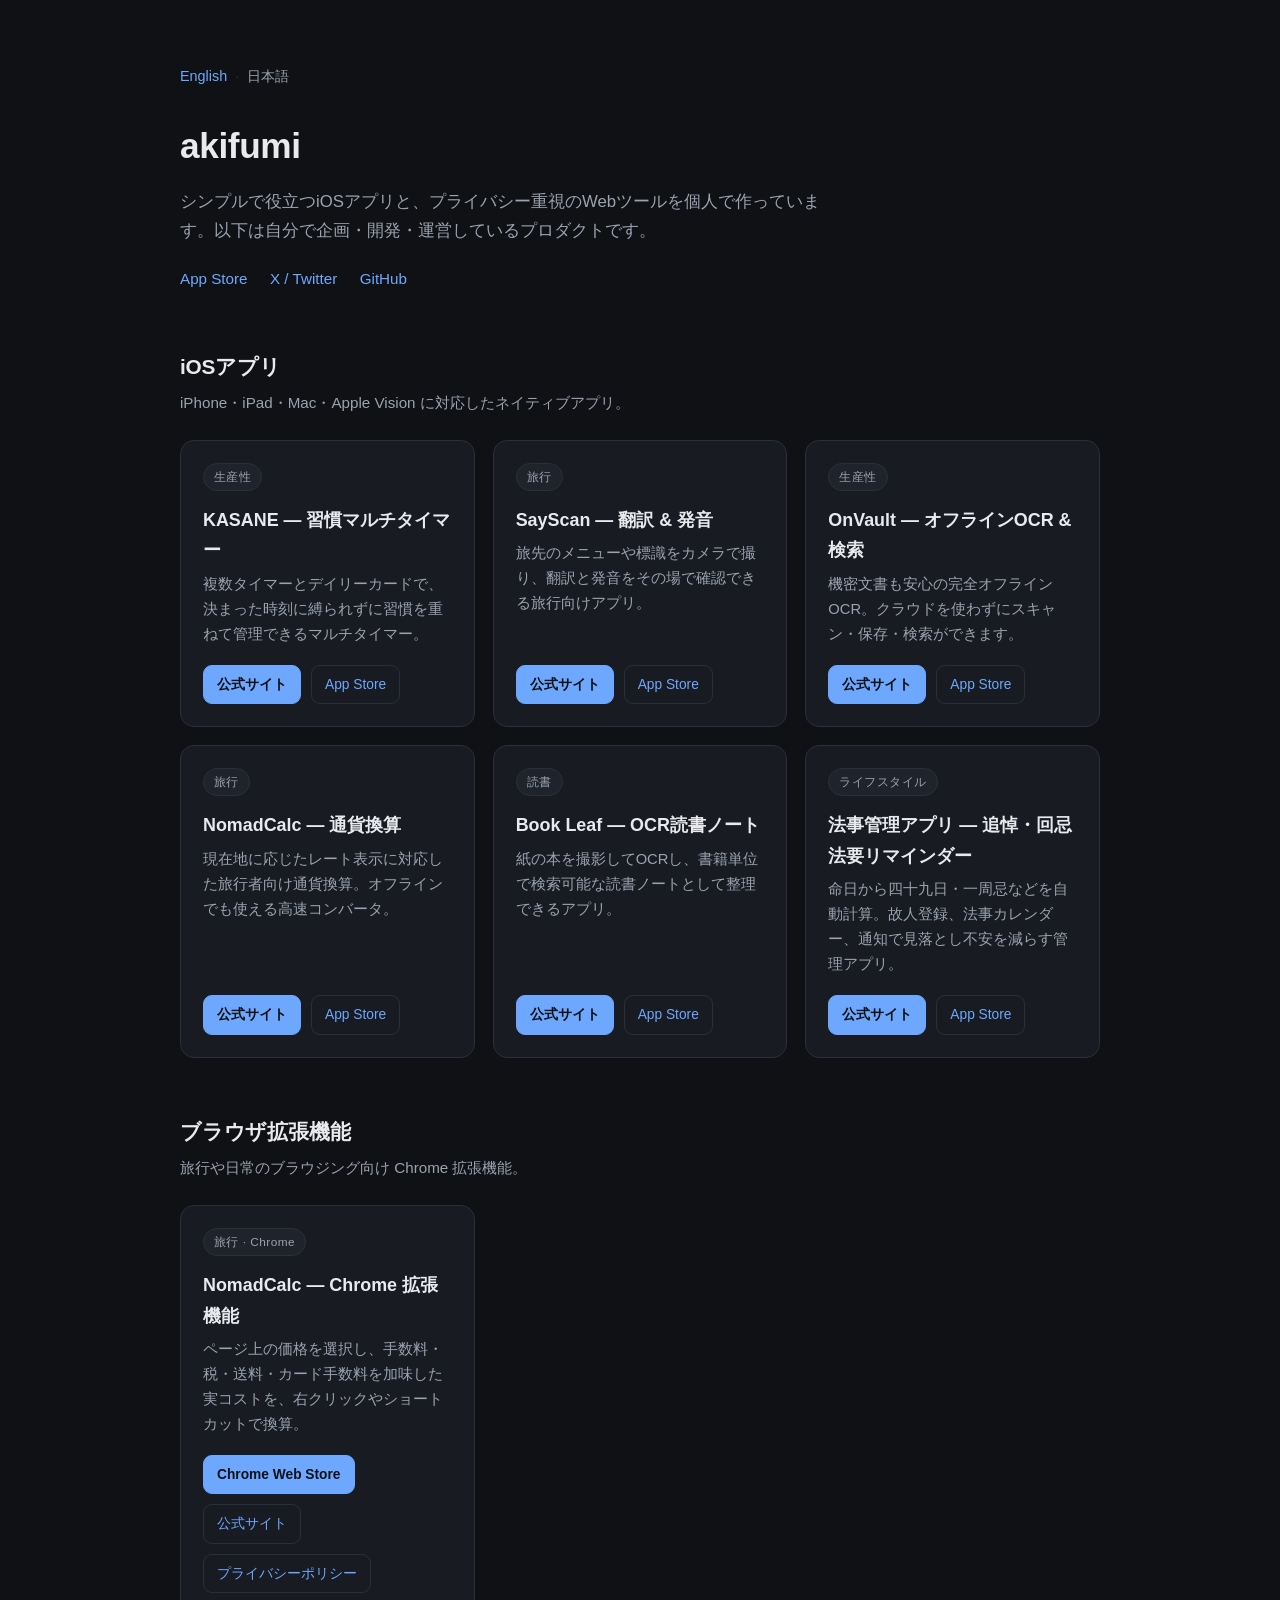
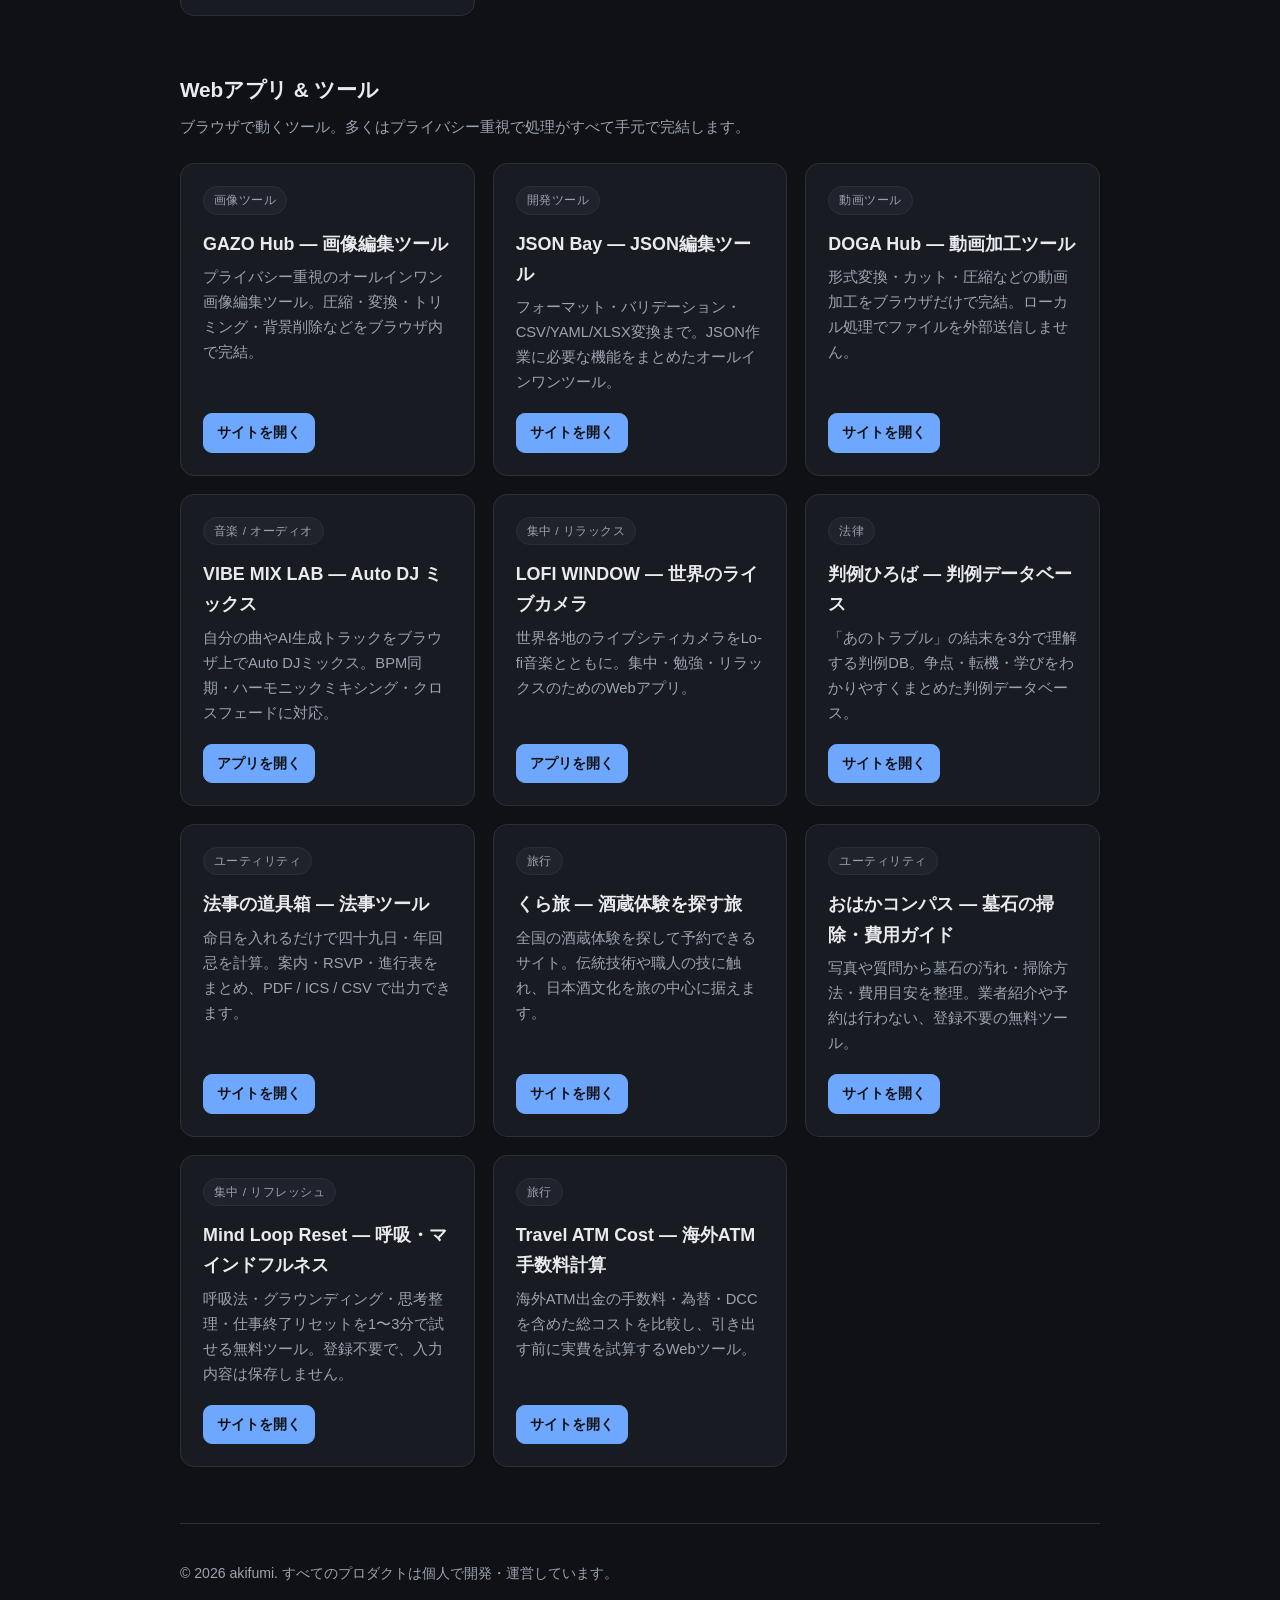
==== commit da703e2b: "ポートフォリオに新規webとアプリ追加" ====
--- a/ja/index.html
+++ b/ja/index.html
@@ -4,7 +4,7 @@
   <meta charset="UTF-8">
   <meta name="viewport" content="width=device-width, initial-scale=1.0">
   <title>akifumi — iOSアプリ & Webツール</title>
-  <meta name="description" content="個人開発者・akifumiのポートフォリオ。iOSアプリ（KASANE / SayScan / OnVault / NomadCalc / Book Leaf）、NomadCalc Chrome 拡張機能、プライバシー重視のWebツール（GAZO Hub / JSON Bay / DOGA Hub / VIBE MIX LAB / LOFI WINDOW / 判例ひろば / 法事の道具箱 / くら旅）。">
+  <meta name="description" content="個人開発者・akifumiのポートフォリオ。iOSアプリ（KASANE / SayScan / OnVault / NomadCalc / Book Leaf / 法事管理）、NomadCalc Chrome 拡張機能、プライバシー重視のWebツール（GAZO Hub / Mind Loop Reset / Travel ATM Cost / 判例ひろば / おはかコンパス など）。">
   <link rel="canonical" href="https://a-kifumi.github.io/ja/">
   <link rel="alternate" hreflang="en" href="https://a-kifumi.github.io/">
   <link rel="alternate" hreflang="ja" href="https://a-kifumi.github.io/ja/">
@@ -124,10 +124,10 @@
       "https://houji-tool.mjo.app/",
       "https://osake.work/",
       "https://ohaka-compass.akifumi.workers.dev/",
-      "https://mind.hhj.app/",
-      "https://travel-atm-cost.jso.app/",
+      "https://mind.hhj.app/ja/",
+      "https://travel-atm-cost.jso.app/ja/",
       "https://houji.mjo.app/",
-      "https://kokekoke.app/support"
+      "https://chromewebstore.google.com/detail/jamchabjmbgbopjliapdfmfbalnipldp"
     ]
   }
   </script>
@@ -155,17 +155,17 @@
         <article class="card">
           <span class="tag">生産性</span>
           <h3><a href="https://kasane-lp.akifumi.workers.dev/" target="_blank" rel="noopener">KASANE — 習慣マルチタイマー</a></h3>
-          <p class="desc">決まった時間に縛られずに習慣をつくる。日々のルーティンを重ねて管理できる柔軟なマルチタイマー。</p>
+          <p class="desc">複数タイマーとデイリーカードで、決まった時刻に縛られずに習慣を重ねて管理できるマルチタイマー。</p>
           <div class="links">
             <a class="primary" href="https://kasane-lp.akifumi.workers.dev/" target="_blank" rel="noopener">公式サイト</a>
-            <a href="https://apps.apple.com/us/app/kasane-habit-multi-timer/id6772861577" target="_blank" rel="noopener">App Store</a>
+            <a href="https://apps.apple.com/jp/app/kasane-habit-multi-timer/id6772861577" target="_blank" rel="noopener">App Store</a>
           </div>
         </article>
 
         <article class="card">
           <span class="tag">旅行</span>
           <h3><a href="https://sayscan.mjo.app/" target="_blank" rel="noopener">SayScan — 翻訳 & 発音</a></h3>
-          <p class="desc">旅先で使えるAIカメラスキャナー。文字を翻訳し、正しい発音も学べます。</p>
+          <p class="desc">旅先のメニューや標識をカメラで撮り、翻訳と発音をその場で確認できる旅行向けアプリ。</p>
           <div class="links">
             <a class="primary" href="https://sayscan.mjo.app/" target="_blank" rel="noopener">公式サイト</a>
             <a href="https://apps.apple.com/us/app/sayscan-translate-pronounce/id6747715474" target="_blank" rel="noopener">App Store</a>
@@ -185,7 +185,7 @@
         <article class="card">
           <span class="tag">旅行</span>
           <h3><a href="https://nomad-calc.mjo.app/" target="_blank" rel="noopener">NomadCalc — 通貨換算</a></h3>
-          <p class="desc">支払う前にレートを確認。旅行者やノマド向けに作られた高速な通貨換算ツール。</p>
+          <p class="desc">現在地に応じたレート表示に対応した旅行者向け通貨換算。オフラインでも使える高速コンバータ。</p>
           <div class="links">
             <a class="primary" href="https://nomad-calc.mjo.app/" target="_blank" rel="noopener">公式サイト</a>
             <a href="https://apps.apple.com/us/app/nomadcalc-currency-converter/id6758569780" target="_blank" rel="noopener">App Store</a>
@@ -195,29 +195,20 @@
         <article class="card">
           <span class="tag">読書</span>
           <h3><a href="https://bookleaf.mjo.app/" target="_blank" rel="noopener">Book Leaf — OCR読書ノート</a></h3>
-          <p class="desc">紙の本のページを検索可能に。印刷された本からノートを取り込み、OCRで整理できます。</p>
+          <p class="desc">紙の本を撮影してOCRし、書籍単位で検索可能な読書ノートとして整理できるアプリ。</p>
           <div class="links">
             <a class="primary" href="https://bookleaf.mjo.app/" target="_blank" rel="noopener">公式サイト</a>
-            <a href="https://apps.apple.com/us/app/book-leaf-ocr-book-notes/id6747080786" target="_blank" rel="noopener">App Store</a>
+            <a href="https://apps.apple.com/jp/app/book-leaf-ocr-book-notes/id6747080786" target="_blank" rel="noopener">App Store</a>
           </div>
         </article>
 
         <article class="card">
           <span class="tag">ライフスタイル</span>
           <h3><a href="https://houji.mjo.app/" target="_blank" rel="noopener">法事管理アプリ — 追悼・回忌法要リマインダー</a></h3>
-          <p class="desc">法事・法要の見落とし不安を解消。故人登録、法事カレンダー、通知機能を備えた管理アプリ。</p>
+          <p class="desc">命日から四十九日・一周忌などを自動計算。故人登録、法事カレンダー、通知で見落とし不安を減らす管理アプリ。</p>
           <div class="links">
             <a class="primary" href="https://houji.mjo.app/" target="_blank" rel="noopener">公式サイト</a>
             <a href="https://apps.apple.com/jp/app/id6751766465" target="_blank" rel="noopener">App Store</a>
-          </div>
-        </article>
-
-        <article class="card">
-          <span class="tag">マインドフルネス</span>
-          <h3><a href="https://kokekoke.app/support" target="_blank" rel="noopener">こけこけ — 仕事を置き、呼吸へ戻る習慣アプリ</a></h3>
-          <p class="desc">仕事を置き、短い瞑想で苔キャラ「こけこけ」を育て、自分の時間へ戻るためのローカルファースト瞑想アプリ。</p>
-          <div class="links">
-            <a class="primary" href="https://kokekoke.app/support" target="_blank" rel="noopener">公式サイト</a>
           </div>
         </article>
 
@@ -231,11 +222,12 @@
 
         <article class="card">
           <span class="tag">旅行 · Chrome</span>
-          <h3><a href="https://nomad-calc.mjo.app/" target="_blank" rel="noopener">NomadCalc — Chrome 拡張機能</a></h3>
-          <p class="desc">手数料・税・送料・カード手数料を加味し、支払う前に選択した価格の実コストを確認。右クリックやショートカットでページ上の価格を換算。</p>
-          <div class="links">
-            <a class="primary" href="/ja/nomadcalc-chrome/privacy/">プライバシーポリシー</a>
+          <h3><a href="https://chromewebstore.google.com/detail/jamchabjmbgbopjliapdfmfbalnipldp" target="_blank" rel="noopener">NomadCalc — Chrome 拡張機能</a></h3>
+          <p class="desc">ページ上の価格を選択し、手数料・税・送料・カード手数料を加味した実コストを、右クリックやショートカットで換算。</p>
+          <div class="links">
+            <a class="primary" href="https://chromewebstore.google.com/detail/jamchabjmbgbopjliapdfmfbalnipldp" target="_blank" rel="noopener">Chrome Web Store</a>
             <a href="https://nomad-calc.mjo.app/" target="_blank" rel="noopener">公式サイト</a>
+            <a href="/ja/nomadcalc-chrome/privacy/">プライバシーポリシー</a>
           </div>
         </article>
 
@@ -249,10 +241,10 @@
 
         <article class="card">
           <span class="tag">画像ツール</span>
-          <h3><a href="https://mjo.app/" target="_blank" rel="noopener">GAZO Hub — 画像編集ツール</a></h3>
+          <h3><a href="https://mjo.app/ja" target="_blank" rel="noopener">GAZO Hub — 画像編集ツール</a></h3>
           <p class="desc">プライバシー重視のオールインワン画像編集ツール。圧縮・変換・トリミング・背景削除などをブラウザ内で完結。</p>
           <div class="links">
-            <a class="primary" href="https://mjo.app/" target="_blank" rel="noopener">サイトを開く</a>
+            <a class="primary" href="https://mjo.app/ja" target="_blank" rel="noopener">サイトを開く</a>
           </div>
         </article>
 
@@ -267,28 +259,28 @@
 
         <article class="card">
           <span class="tag">動画ツール</span>
-          <h3><a href="https://doga.jso.app/" target="_blank" rel="noopener">DOGA Hub — 動画加工ツール</a></h3>
+          <h3><a href="https://doga.jso.app/ja" target="_blank" rel="noopener">DOGA Hub — 動画加工ツール</a></h3>
           <p class="desc">形式変換・カット・圧縮などの動画加工をブラウザだけで完結。ローカル処理でファイルを外部送信しません。</p>
           <div class="links">
-            <a class="primary" href="https://doga.jso.app/" target="_blank" rel="noopener">サイトを開く</a>
+            <a class="primary" href="https://doga.jso.app/ja" target="_blank" rel="noopener">サイトを開く</a>
           </div>
         </article>
 
         <article class="card">
           <span class="tag">音楽 / オーディオ</span>
-          <h3><a href="https://vibe-mix.jso.app/" target="_blank" rel="noopener">VIBE MIX LAB — Auto DJ ミックス</a></h3>
-          <p class="desc">トラックをアップするだけでAuto DJミックスが完成。BPM同期・ハーモニックミキシング・精密なトランジションに対応。</p>
-          <div class="links">
-            <a class="primary" href="https://vibe-mix.jso.app/" target="_blank" rel="noopener">アプリを開く</a>
+          <h3><a href="https://vibe-mix.jso.app/ja" target="_blank" rel="noopener">VIBE MIX LAB — Auto DJ ミックス</a></h3>
+          <p class="desc">自分の曲やAI生成トラックをブラウザ上でAuto DJミックス。BPM同期・ハーモニックミキシング・クロスフェードに対応。</p>
+          <div class="links">
+            <a class="primary" href="https://vibe-mix.jso.app/ja" target="_blank" rel="noopener">アプリを開く</a>
           </div>
         </article>
 
         <article class="card">
           <span class="tag">集中 / リラックス</span>
-          <h3><a href="https://lofi-window.jso.app/" target="_blank" rel="noopener">LOFI WINDOW — 世界のライブカメラ</a></h3>
+          <h3><a href="https://lofi-window.jso.app/ja" target="_blank" rel="noopener">LOFI WINDOW — 世界のライブカメラ</a></h3>
           <p class="desc">世界各地のライブシティカメラをLo-fi音楽とともに。集中・勉強・リラックスのためのWebアプリ。</p>
           <div class="links">
-            <a class="primary" href="https://lofi-window.jso.app/" target="_blank" rel="noopener">アプリを開く</a>
+            <a class="primary" href="https://lofi-window.jso.app/ja" target="_blank" rel="noopener">アプリを開く</a>
           </div>
         </article>
 
@@ -304,7 +296,7 @@
         <article class="card">
           <span class="tag">ユーティリティ</span>
           <h3><a href="https://houji-tool.mjo.app/" target="_blank" rel="noopener">法事の道具箱 — 法事ツール</a></h3>
-          <p class="desc">回忌・案内・RSVP・進行表を一元管理。忌日表/霊祭日の自動計算に対応し、PDF / ICS / CSV で出力できます。</p>
+          <p class="desc">命日を入れるだけで四十九日・年回忌を計算。案内・RSVP・進行表をまとめ、PDF / ICS / CSV で出力できます。</p>
           <div class="links">
             <a class="primary" href="https://houji-tool.mjo.app/" target="_blank" rel="noopener">サイトを開く</a>
           </div>
@@ -312,8 +304,8 @@
 
         <article class="card">
           <span class="tag">旅行</span>
-          <h3><a href="https://osake.work/" target="_blank" rel="noopener">くら旅</a></h3>
-          <p class="desc">醸造所を中心に旅をするきっかけになるWebサイト。</p>
+          <h3><a href="https://osake.work/" target="_blank" rel="noopener">くら旅 — 酒蔵体験を探す旅</a></h3>
+          <p class="desc">全国の酒蔵体験を探して予約できるサイト。伝統技術や職人の技に触れ、日本酒文化を旅の中心に据えます。</p>
           <div class="links">
             <a class="primary" href="https://osake.work/" target="_blank" rel="noopener">サイトを開く</a>
           </div>
@@ -322,7 +314,7 @@
         <article class="card">
           <span class="tag">ユーティリティ</span>
           <h3><a href="https://ohaka-compass.akifumi.workers.dev/" target="_blank" rel="noopener">おはかコンパス — 墓石の掃除・費用ガイド</a></h3>
-          <p class="desc">写真や簡単な質問から墓石の汚れ・掃除方法・費用目安を整理できる無料の個別化ツール。</p>
+          <p class="desc">写真や質問から墓石の汚れ・掃除方法・費用目安を整理。業者紹介や予約は行わない、登録不要の無料ツール。</p>
           <div class="links">
             <a class="primary" href="https://ohaka-compass.akifumi.workers.dev/" target="_blank" rel="noopener">サイトを開く</a>
           </div>
@@ -331,7 +323,7 @@
         <article class="card">
           <span class="tag">集中 / リフレッシュ</span>
           <h3><a href="https://mind.hhj.app/ja/" target="_blank" rel="noopener">Mind Loop Reset — 呼吸・マインドフルネス</a></h3>
-          <p class="desc">呼吸法・グラウンディング・思考整理・仕事終了リセットを1〜3分で試せる、登録・保存不要の無料Webツール群。</p>
+          <p class="desc">呼吸法・グラウンディング・思考整理・仕事終了リセットを1〜3分で試せる無料ツール。登録不要で、入力内容は保存しません。</p>
           <div class="links">
             <a class="primary" href="https://mind.hhj.app/ja/" target="_blank" rel="noopener">サイトを開く</a>
           </div>
@@ -340,7 +332,7 @@
         <article class="card">
           <span class="tag">旅行</span>
           <h3><a href="https://travel-atm-cost.jso.app/ja/" target="_blank" rel="noopener">Travel ATM Cost — 海外ATM手数料計算</a></h3>
-          <p class="desc">海外ATM出金の手数料・為替・DCCを含めた総コストをリアルタイムに比較・試算するWebツール。</p>
+          <p class="desc">海外ATM出金の手数料・為替・DCCを含めた総コストを比較し、引き出す前に実費を試算するWebツール。</p>
           <div class="links">
             <a class="primary" href="https://travel-atm-cost.jso.app/ja/" target="_blank" rel="noopener">サイトを開く</a>
           </div>
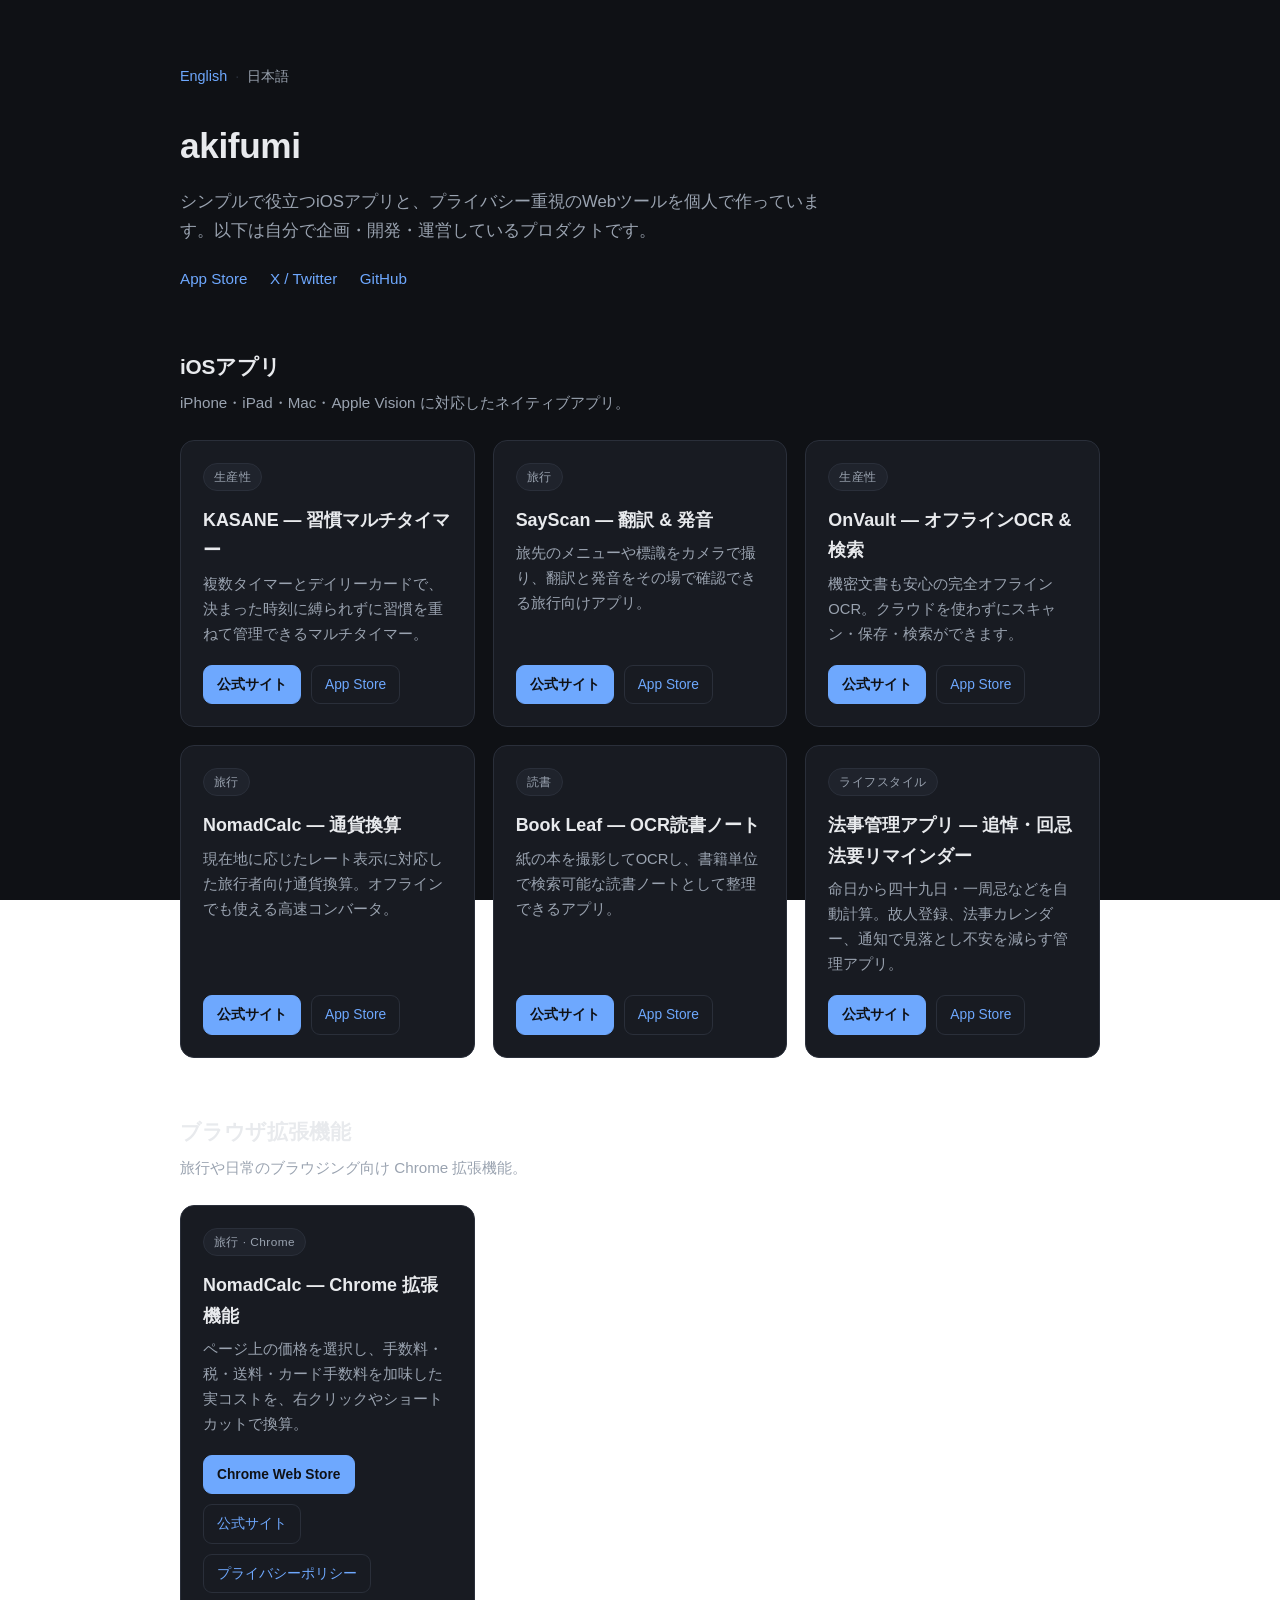
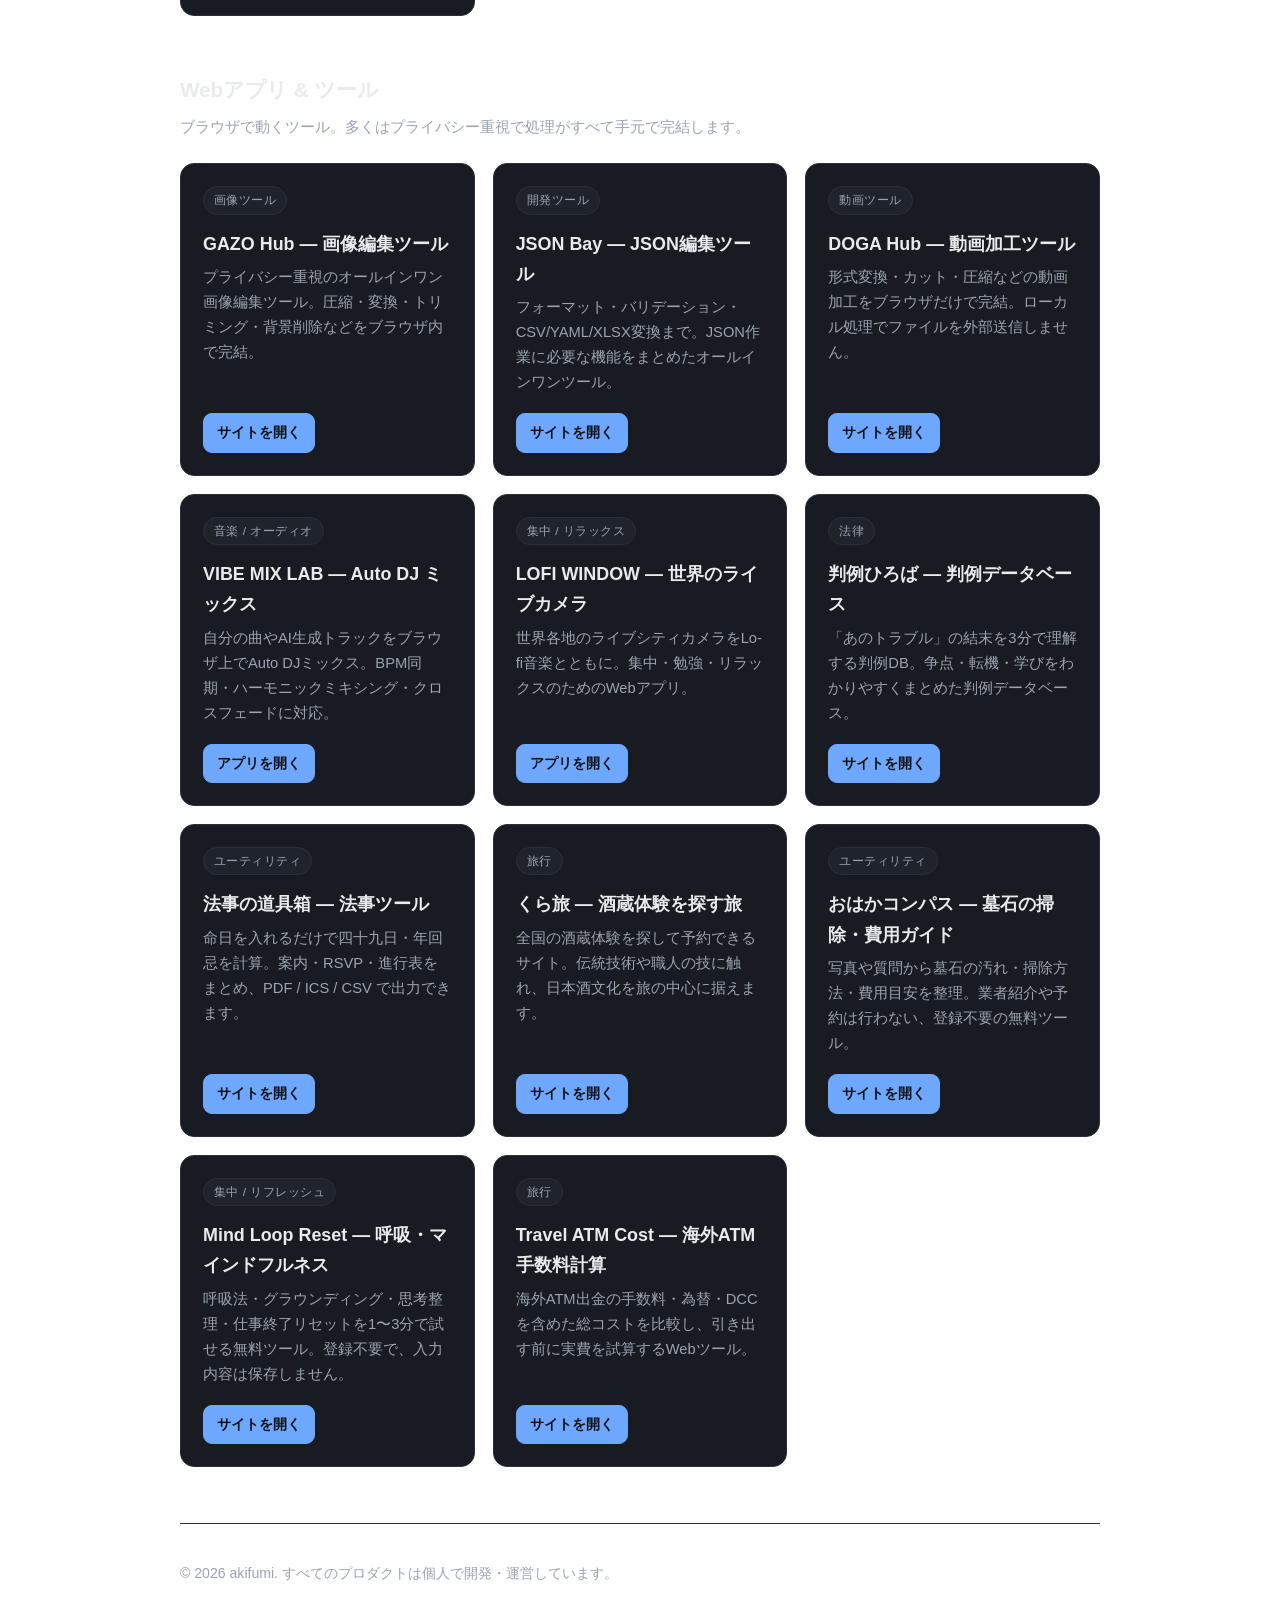
==== commit d305e20a: "マウスがついてくるアニメーション" ====
--- a/ja/index.html
+++ b/ja/index.html
@@ -32,7 +32,7 @@
     body {
       font-family: -apple-system, BlinkMacSystemFont, "Segoe UI", "Hiragino Sans", "Hiragino Kaku Gothic ProN", "Noto Sans JP", Meiryo, sans-serif;
       margin: 0;
-      background: var(--bg);
+      background: transparent;
       color: var(--text);
       line-height: 1.7;
       -webkit-font-smoothing: antialiased;
@@ -97,6 +97,7 @@
       .hero h1 { font-size: 1.8rem; }
     }
   </style>
+  <link rel="stylesheet" href="/css/kinetic-grid.css">
   <script type="application/ld+json">
   {
     "@context": "https://schema.org",
@@ -133,6 +134,7 @@
   </script>
 </head>
 <body>
+  <div id="kinetic-grid"></div>
   <div class="wrap">
     <nav class="langbar" aria-label="Language">
       <a href="/" hreflang="en">English</a><span class="sep">·</span><span class="current">日本語</span>
@@ -345,5 +347,6 @@
       <p>&copy; 2026 akifumi. すべてのプロダクトは個人で開発・運営しています。</p>
     </footer>
   </div>
+  <script src="/js/kinetic-grid.js" defer></script>
 </body>
 </html>
--- a/css/kinetic-grid.css
+++ b/css/kinetic-grid.css
@@ -0,0 +1,22 @@
+#kinetic-grid {
+  position: fixed;
+  inset: 0;
+  width: 100vw;
+  height: 100vh;
+  z-index: -1;
+  pointer-events: auto;
+  overflow: hidden;
+  background: #0f1115;
+}
+
+#kinetic-grid canvas {
+  position: absolute;
+  inset: 0;
+  width: 100%;
+  height: 100%;
+  pointer-events: none;
+}
+
+@media (prefers-reduced-motion: reduce) {
+  #kinetic-grid { display: none; }
+}
